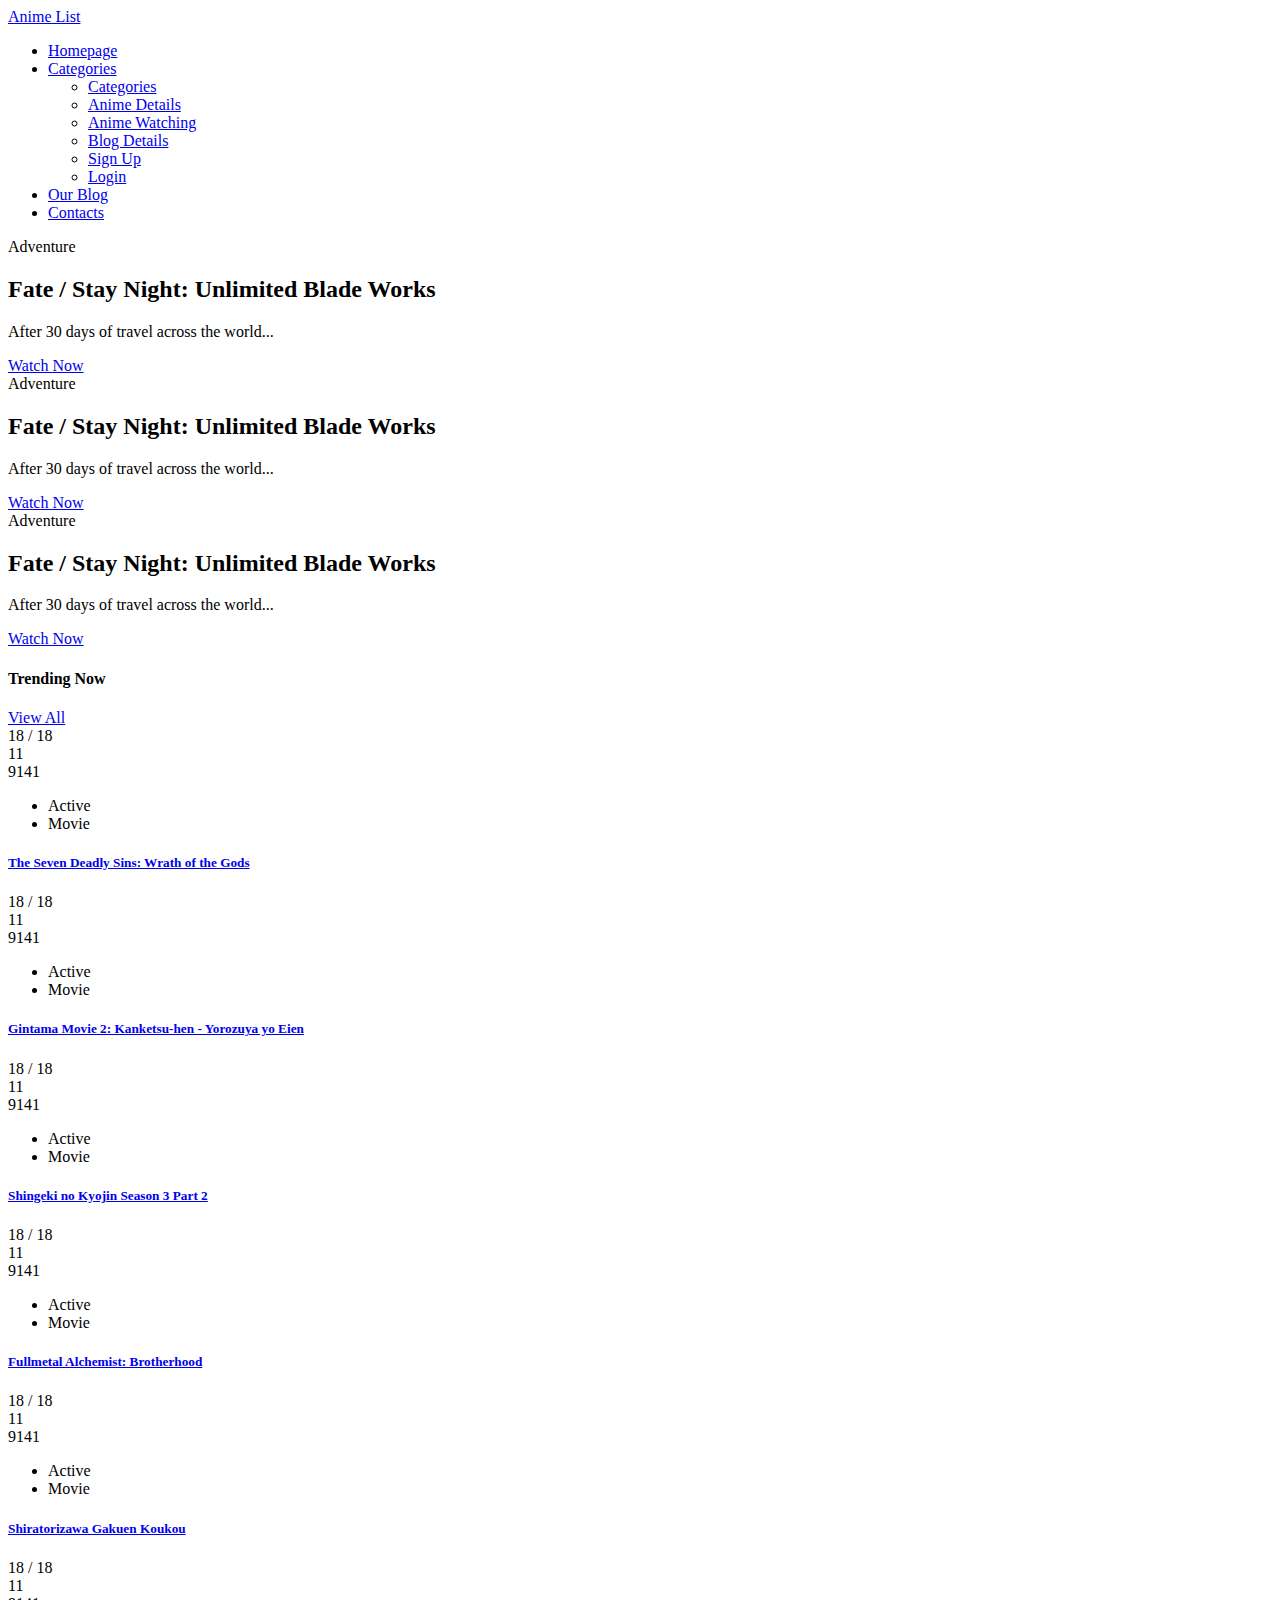
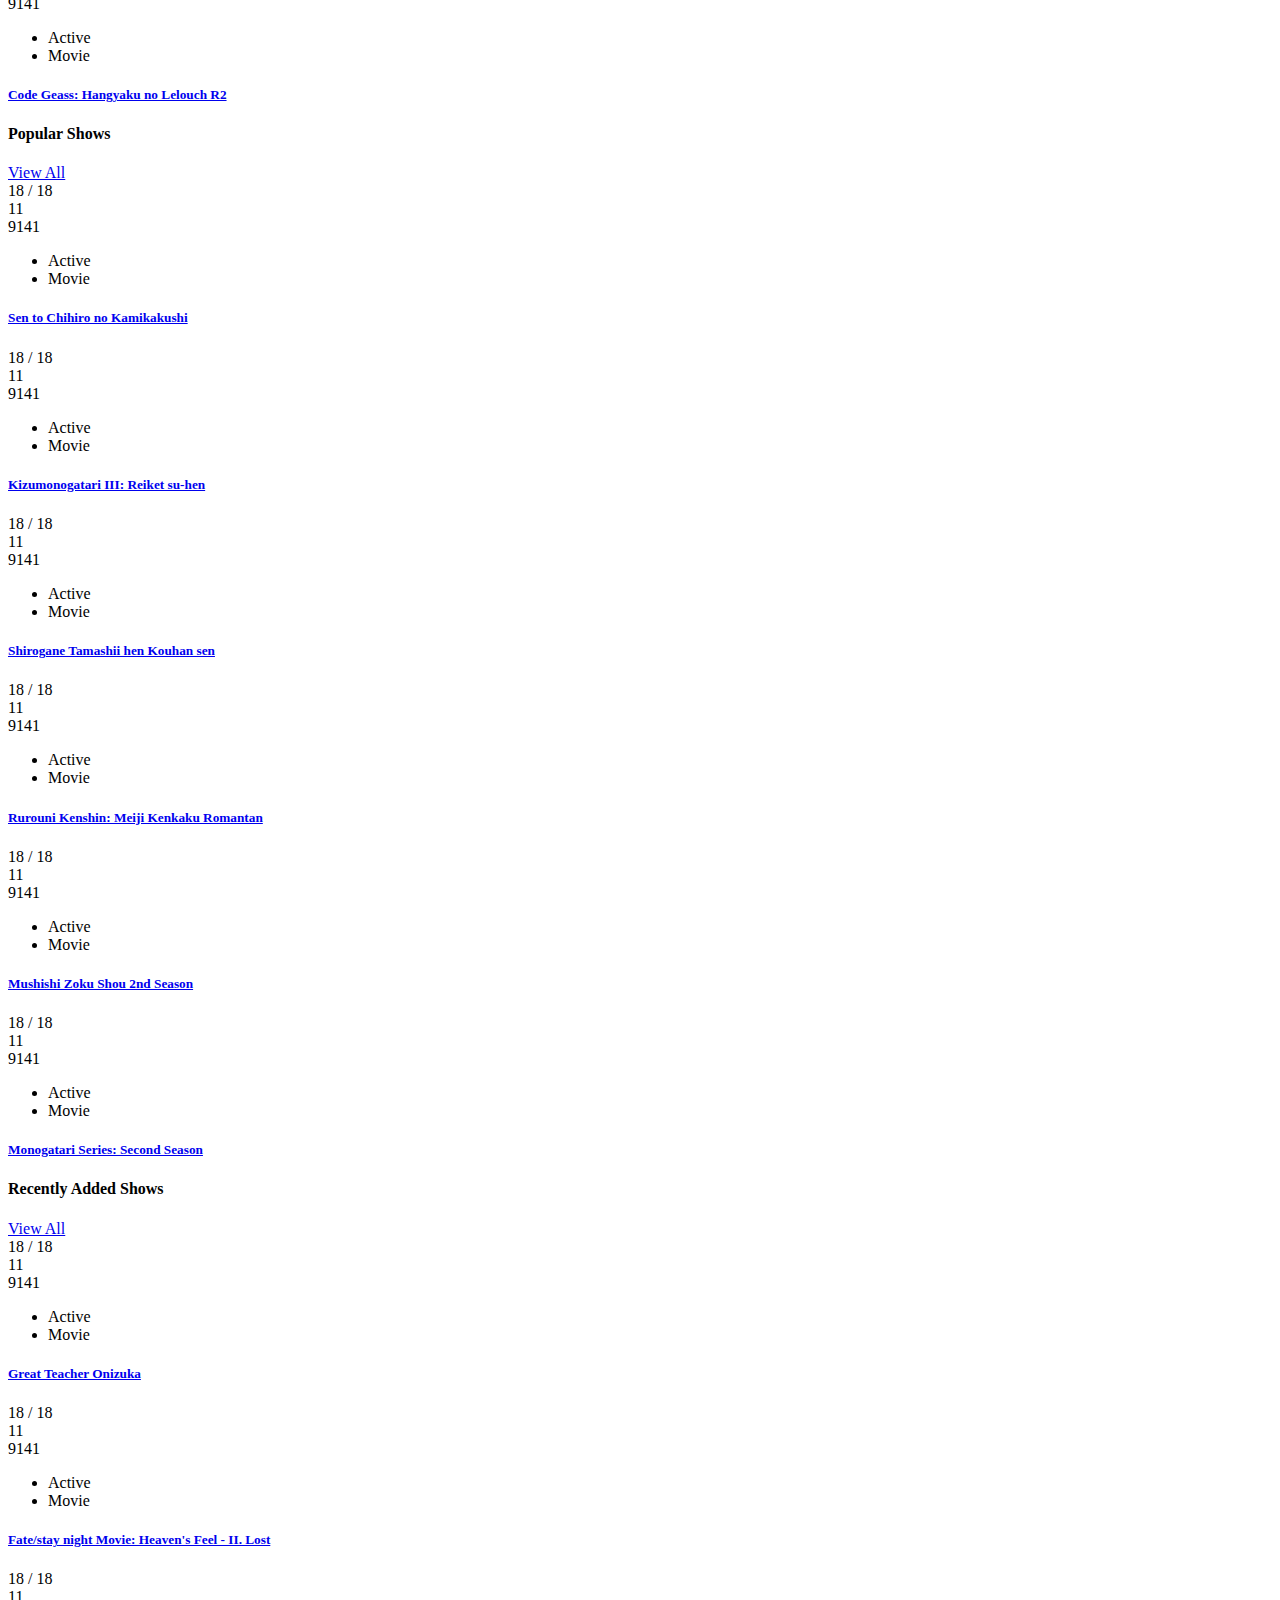
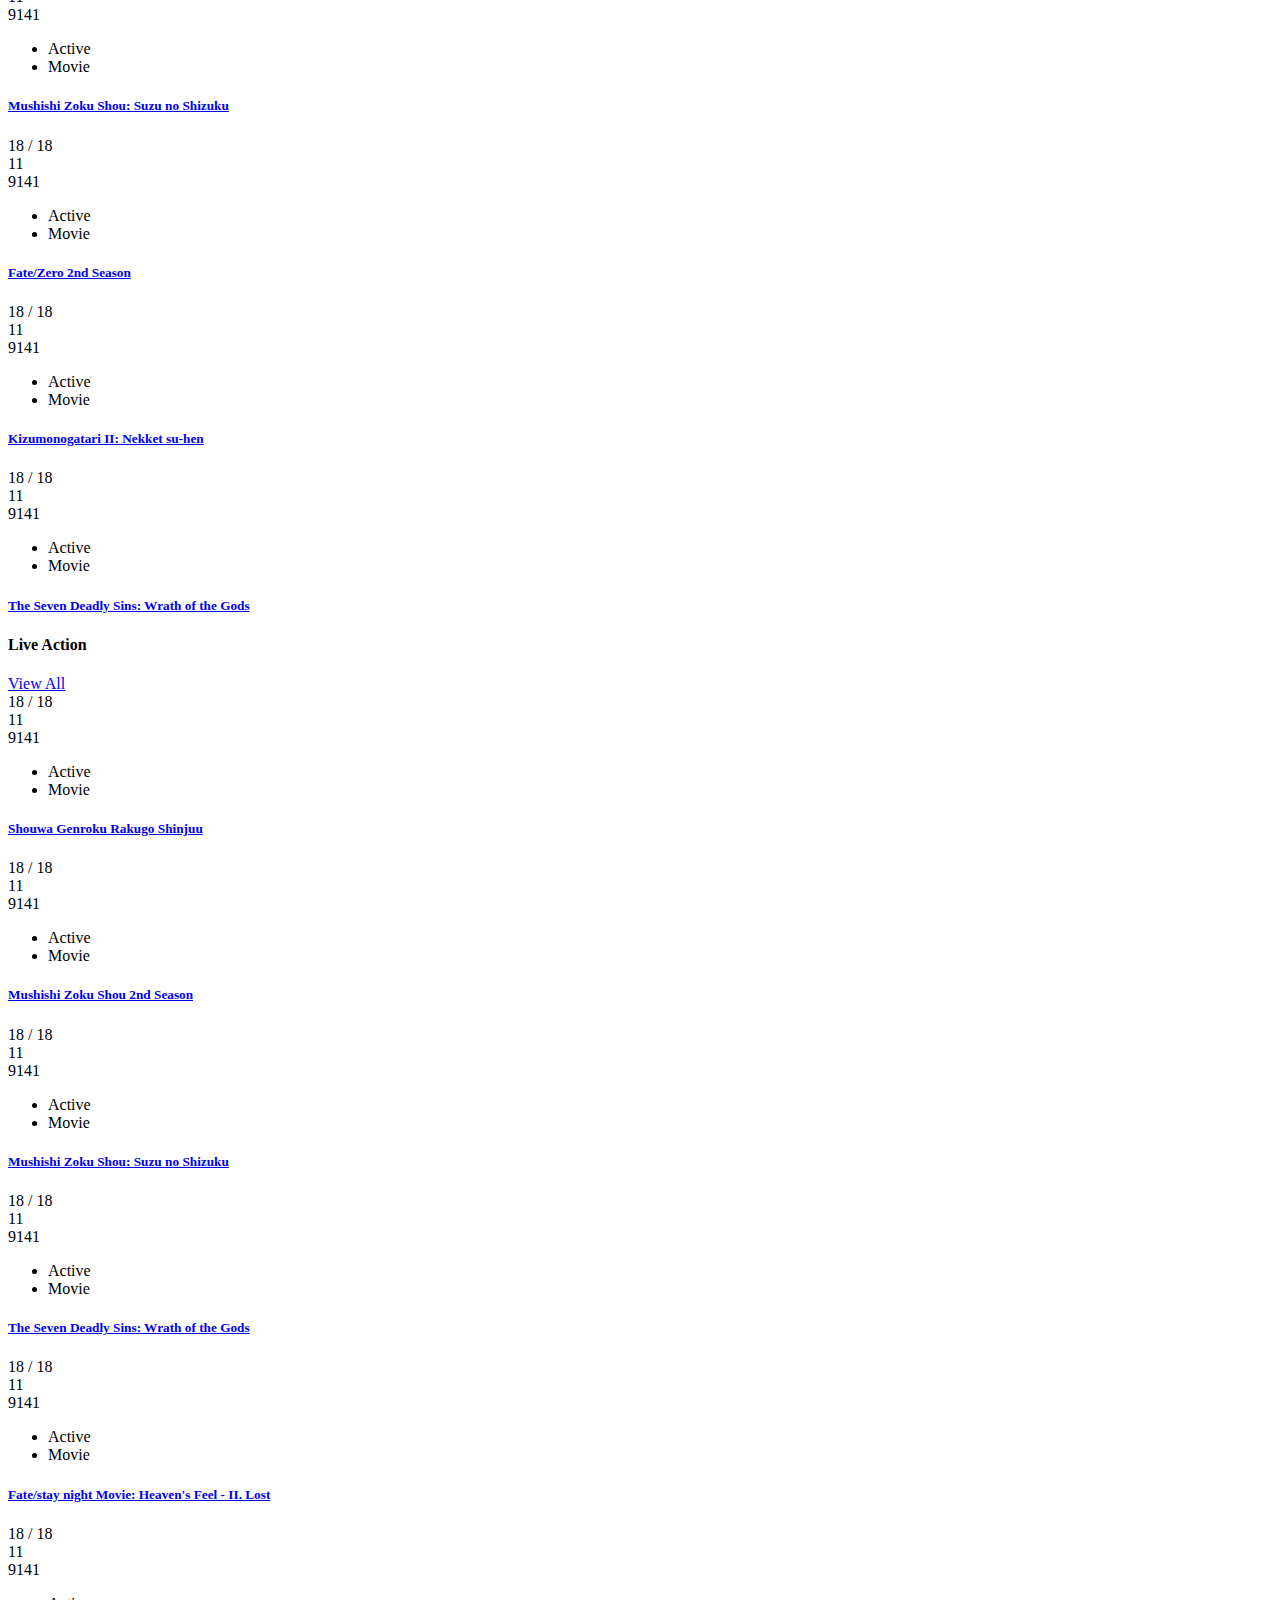
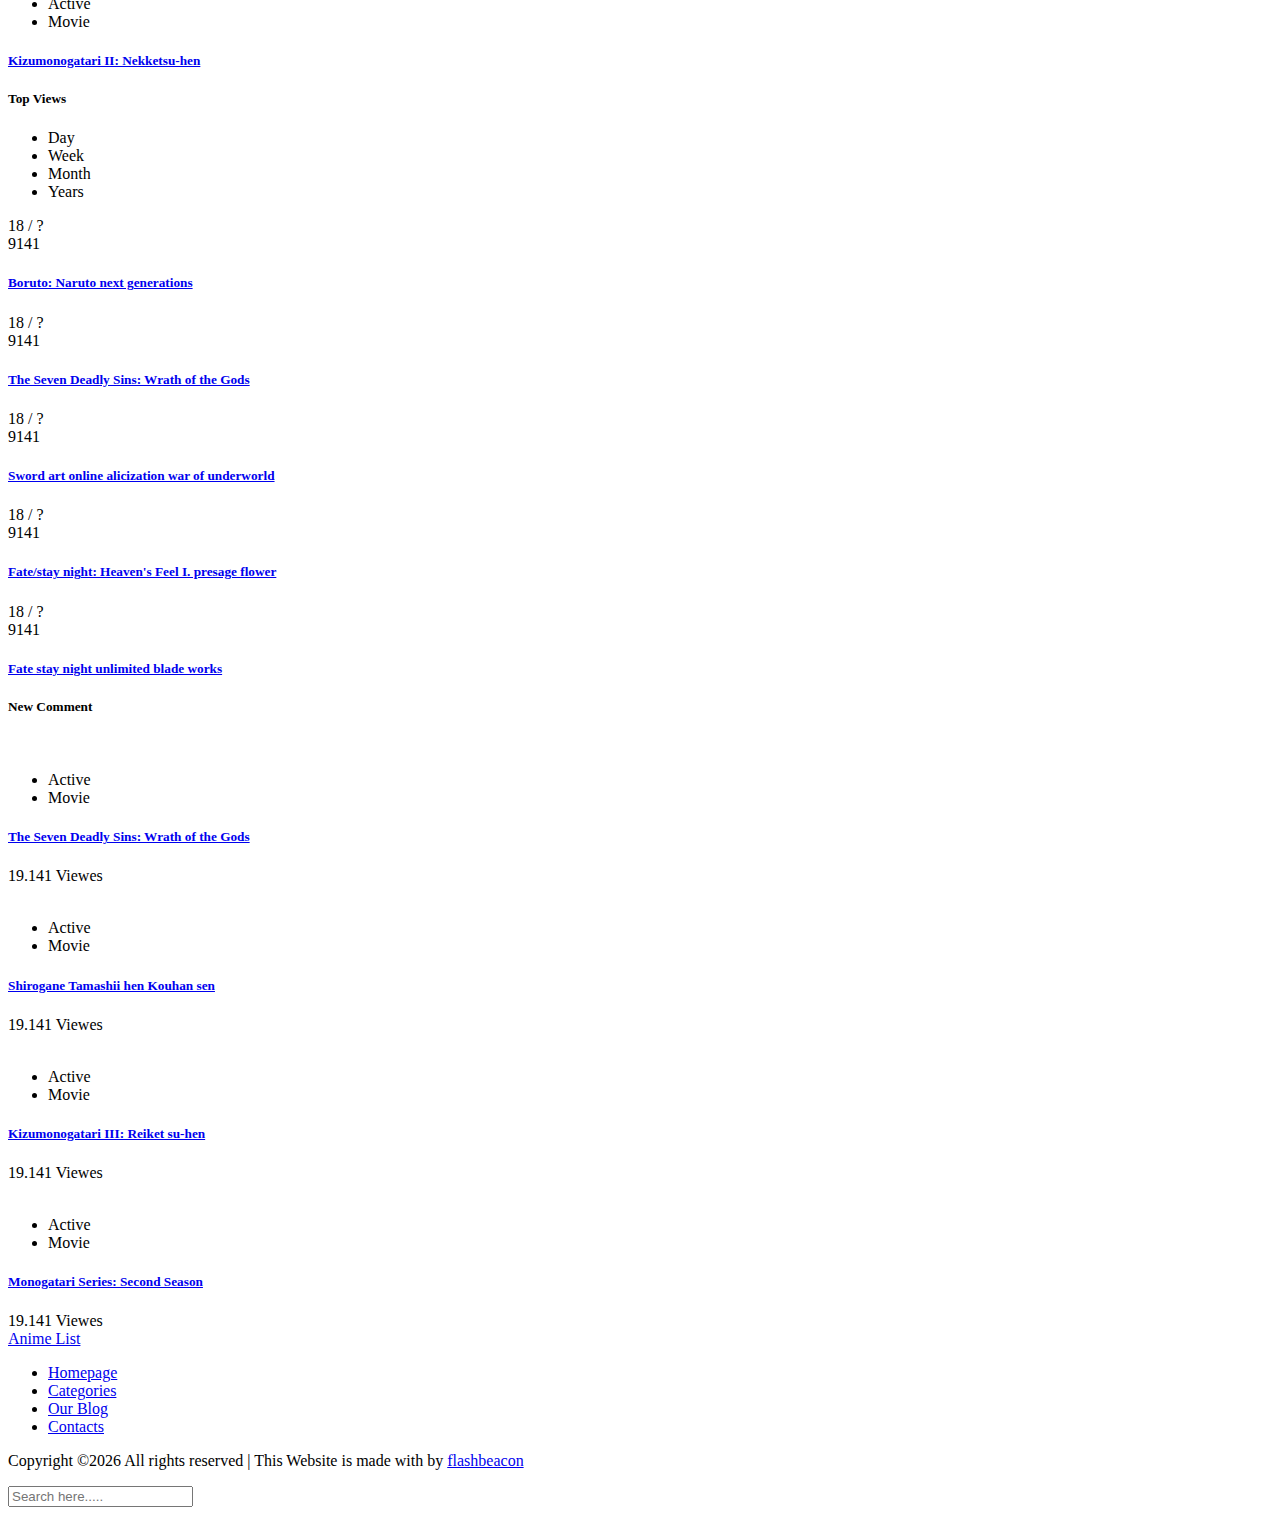
==== index.html @ 390ac114 "uploaded" ====
<!DOCTYPE html>
<html lang="zxx">

<head>
    <meta charset="UTF-8">
    <meta name="description" content="Anime Website">
    <meta name="keywords" content="Anime, unica, creative, html">
    <meta name="viewport" content="width=device-width, initial-scale=1.0">
    <meta http-equiv="X-UA-Compatible" content="ie=edge">
    <title>Animelist.com</title>

    <!-- Google Font -->
    <link href="https://fonts.googleapis.com/css2?family=Oswald:wght@300;400;500;600;700&display=swap" rel="stylesheet">
    <link href="https://fonts.googleapis.com/css2?family=Mulish:wght@300;400;500;600;700;800;900&display=swap"
    rel="stylesheet">

    <!-- Css Styles -->
    <link rel="stylesheet" href="css/bootstrap.min.css" type="text/css">
    <link rel="stylesheet" href="css/font-awesome.min.css" type="text/css">
    <link rel="stylesheet" href="css/elegant-icons.css" type="text/css">
    <link rel="stylesheet" href="css/plyr.css" type="text/css">
    <link rel="stylesheet" href="css/nice-select.css" type="text/css">
    <link rel="stylesheet" href="css/owl.carousel.min.css" type="text/css">
    <link rel="stylesheet" href="css/slicknav.min.css" type="text/css">
    <link rel="stylesheet" href="css/style.css" type="text/css">
</head>

<body>
    <!-- Page Preloder -->
    <div id="preloder">
        <div class="loader"></div>
    </div>

    <!-- Header Section Begin -->
    <header class="header">
        <div class="container">
            <div class="row">
                <div class="col-lg-2">
                    <div class="header__logo">
                        <a href="./index.html">
                            <span>Anime List</span>
                        </a>
                    </div>
                </div>
                <div class="col-lg-8">
                    <div class="header__nav">
                        <nav class="header__menu mobile-menu">
                            <ul>
                                <li class="active"><a href="./index.html">Homepage</a></li>
                                <li><a href="./categories.html">Categories <span class="arrow_carrot-down"></span></a>
                                    <ul class="dropdown">
                                        <li><a href="./categories.html">Categories</a></li>
                                        <li><a href="./anime-details.html">Anime Details</a></li>
                                        <li><a href="./anime-watching.html">Anime Watching</a></li>
                                        <li><a href="./blog-details.html">Blog Details</a></li>
                                        <li><a href="./signup.html">Sign Up</a></li>
                                        <li><a href="./login.html">Login</a></li>
                                    </ul>
                                </li>
                                <li><a href="./blog.html">Our Blog</a></li>
                                <li><a href="#">Contacts</a></li>
                            </ul>
                        </nav>
                    </div>
                </div>
                <div class="col-lg-2">
                    <div class="header__right">
                        <a href="#" class="search-switch"><span class="icon_search"></span></a>
                        <a href="./login.html"><span class="icon_profile"></span></a>
                    </div>
                </div>
            </div>
            <div id="mobile-menu-wrap"></div>
        </div>
    </header>
    <!-- Header End -->

    <!-- Hero Section Begin -->
    <section class="hero">
        <div class="container">
            <div class="hero__slider owl-carousel">
                <div class="hero__items set-bg" data-setbg="img/hero/hero-1.jpg">
                    <div class="row">
                        <div class="col-lg-6">
                            <div class="hero__text">
                                <div class="label">Adventure</div>
                                <h2>Fate / Stay Night: Unlimited Blade Works</h2>
                                <p>After 30 days of travel across the world...</p>
                                <a href="#"><span>Watch Now</span> <i class="fa fa-angle-right"></i></a>
                            </div>
                        </div>
                    </div>
                </div>
                <div class="hero__items set-bg" data-setbg="img/recent/recent-1.jpg">
                    <div class="row">
                        <div class="col-lg-6">
                            <div class="hero__text">
                                <div class="label">Adventure</div>
                                <h2>Fate / Stay Night: Unlimited Blade Works</h2>
                                <p>After 30 days of travel across the world...</p>
                                <a href="#"><span>Watch Now</span> <i class="fa fa-angle-right"></i></a>
                            </div>
                        </div>
                    </div>
                </div>
                <div class="hero__items set-bg" data-setbg="img/recent/recent-2.jpg">
                    <div class="row">
                        <div class="col-lg-6">
                            <div class="hero__text">
                                <div class="label">Adventure</div>
                                <h2>Fate / Stay Night: Unlimited Blade Works</h2>
                                <p>After 30 days of travel across the world...</p>
                                <a href="#"><span>Watch Now</span> <i class="fa fa-angle-right"></i></a>
                            </div>
                        </div>
                    </div>
                </div>
            </div>
        </div>
    </section>
    <!-- Hero Section End -->

    <!-- Product Section Begin -->
    <section class="product spad">
        <div class="container">
            <div class="row">
                <div class="col-lg-8">
                    <div class="trending__product">
                        <div class="row">
                            <div class="col-lg-8 col-md-8 col-sm-8">
                                <div class="section-title">
                                    <h4>Trending Now</h4>
                                </div>
                            </div>
                            <div class="col-lg-4 col-md-4 col-sm-4">
                                <div class="btn__all">
                                    <a href="#" class="primary-btn">View All <span class="arrow_right"></span></a>
                                </div>
                            </div>
                        </div>
                        <div class="row">
                            <div class="col-lg-4 col-md-6 col-sm-6">
                                <div class="product__item">
                                    <div class="product__item__pic set-bg" data-setbg="img/trending/trend-1.jpg">
                                        <div class="ep">18 / 18</div>
                                        <div class="comment"><i class="fa fa-comments"></i> 11</div>
                                        <div class="view"><i class="fa fa-eye"></i> 9141</div>
                                    </div>
                                    <div class="product__item__text">
                                        <ul>
                                            <li>Active</li>
                                            <li>Movie</li>
                                        </ul>
                                        <h5><a href="#">The Seven Deadly Sins: Wrath of the Gods</a></h5>
                                    </div>
                                </div>
                            </div>
                            <div class="col-lg-4 col-md-6 col-sm-6">
                                <div class="product__item">
                                    <div class="product__item__pic set-bg" data-setbg="img/trending/trend-2.jpg">
                                        <div class="ep">18 / 18</div>
                                        <div class="comment"><i class="fa fa-comments"></i> 11</div>
                                        <div class="view"><i class="fa fa-eye"></i> 9141</div>
                                    </div>
                                    <div class="product__item__text">
                                        <ul>
                                            <li>Active</li>
                                            <li>Movie</li>
                                        </ul>
                                        <h5><a href="#">Gintama Movie 2: Kanketsu-hen - Yorozuya yo Eien</a></h5>
                                    </div>
                                </div>
                            </div>
                            <div class="col-lg-4 col-md-6 col-sm-6">
                                <div class="product__item">
                                    <div class="product__item__pic set-bg" data-setbg="img/trending/trend-3.jpg">
                                        <div class="ep">18 / 18</div>
                                        <div class="comment"><i class="fa fa-comments"></i> 11</div>
                                        <div class="view"><i class="fa fa-eye"></i> 9141</div>
                                    </div>
                                    <div class="product__item__text">
                                        <ul>
                                            <li>Active</li>
                                            <li>Movie</li>
                                        </ul>
                                        <h5><a href="#">Shingeki no Kyojin Season 3 Part 2</a></h5>
                                    </div>
                                </div>
                            </div>
                            <div class="col-lg-4 col-md-6 col-sm-6">
                                <div class="product__item">
                                    <div class="product__item__pic set-bg" data-setbg="img/trending/trend-4.jpg">
                                        <div class="ep">18 / 18</div>
                                        <div class="comment"><i class="fa fa-comments"></i> 11</div>
                                        <div class="view"><i class="fa fa-eye"></i> 9141</div>
                                    </div>
                                    <div class="product__item__text">
                                        <ul>
                                            <li>Active</li>
                                            <li>Movie</li>
                                        </ul>
                                        <h5><a href="#">Fullmetal Alchemist: Brotherhood</a></h5>
                                    </div>
                                </div>
                            </div>
                            <div class="col-lg-4 col-md-6 col-sm-6">
                                <div class="product__item">
                                    <div class="product__item__pic set-bg" data-setbg="img/trending/trend-5.jpg">
                                        <div class="ep">18 / 18</div>
                                        <div class="comment"><i class="fa fa-comments"></i> 11</div>
                                        <div class="view"><i class="fa fa-eye"></i> 9141</div>
                                    </div>
                                    <div class="product__item__text">
                                        <ul>
                                            <li>Active</li>
                                            <li>Movie</li>
                                        </ul>
                                        <h5><a href="#">Shiratorizawa Gakuen Koukou</a></h5>
                                    </div>
                                </div>
                            </div>
                            <div class="col-lg-4 col-md-6 col-sm-6">
                                <div class="product__item">
                                    <div class="product__item__pic set-bg" data-setbg="img/trending/trend-6.jpg">
                                        <div class="ep">18 / 18</div>
                                        <div class="comment"><i class="fa fa-comments"></i> 11</div>
                                        <div class="view"><i class="fa fa-eye"></i> 9141</div>
                                    </div>
                                    <div class="product__item__text">
                                        <ul>
                                            <li>Active</li>
                                            <li>Movie</li>
                                        </ul>
                                        <h5><a href="#">Code Geass: Hangyaku no Lelouch R2</a></h5>
                                    </div>
                                </div>
                            </div>
                        </div>
                    </div>
                    <div class="popular__product">
                        <div class="row">
                            <div class="col-lg-8 col-md-8 col-sm-8">
                                <div class="section-title">
                                    <h4>Popular Shows</h4>
                                </div>
                            </div>
                            <div class="col-lg-4 col-md-4 col-sm-4">
                                <div class="btn__all">
                                    <a href="#" class="primary-btn">View All <span class="arrow_right"></span></a>
                                </div>
                            </div>
                        </div>
                        <div class="row">
                            <div class="col-lg-4 col-md-6 col-sm-6">
                                <div class="product__item">
                                    <div class="product__item__pic set-bg" data-setbg="img/popular/popular-1.jpg">
                                        <div class="ep">18 / 18</div>
                                        <div class="comment"><i class="fa fa-comments"></i> 11</div>
                                        <div class="view"><i class="fa fa-eye"></i> 9141</div>
                                    </div>
                                    <div class="product__item__text">
                                        <ul>
                                            <li>Active</li>
                                            <li>Movie</li>
                                        </ul>
                                        <h5><a href="#">Sen to Chihiro no Kamikakushi</a></h5>
                                    </div>
                                </div>
                            </div>
                            <div class="col-lg-4 col-md-6 col-sm-6">
                                <div class="product__item">
                                    <div class="product__item__pic set-bg" data-setbg="img/popular/popular-2.jpg">
                                        <div class="ep">18 / 18</div>
                                        <div class="comment"><i class="fa fa-comments"></i> 11</div>
                                        <div class="view"><i class="fa fa-eye"></i> 9141</div>
                                    </div>
                                    <div class="product__item__text">
                                        <ul>
                                            <li>Active</li>
                                            <li>Movie</li>
                                        </ul>
                                        <h5><a href="#">Kizumonogatari III: Reiket su-hen</a></h5>
                                    </div>
                                </div>
                            </div>
                            <div class="col-lg-4 col-md-6 col-sm-6">
                                <div class="product__item">
                                    <div class="product__item__pic set-bg" data-setbg="img/popular/popular-3.jpg">
                                        <div class="ep">18 / 18</div>
                                        <div class="comment"><i class="fa fa-comments"></i> 11</div>
                                        <div class="view"><i class="fa fa-eye"></i> 9141</div>
                                    </div>
                                    <div class="product__item__text">
                                        <ul>
                                            <li>Active</li>
                                            <li>Movie</li>
                                        </ul>
                                        <h5><a href="#">Shirogane Tamashii hen Kouhan sen</a></h5>
                                    </div>
                                </div>
                            </div>
                            <div class="col-lg-4 col-md-6 col-sm-6">
                                <div class="product__item">
                                    <div class="product__item__pic set-bg" data-setbg="img/popular/popular-4.jpg">
                                        <div class="ep">18 / 18</div>
                                        <div class="comment"><i class="fa fa-comments"></i> 11</div>
                                        <div class="view"><i class="fa fa-eye"></i> 9141</div>
                                    </div>
                                    <div class="product__item__text">
                                        <ul>
                                            <li>Active</li>
                                            <li>Movie</li>
                                        </ul>
                                        <h5><a href="#">Rurouni Kenshin: Meiji Kenkaku Romantan</a></h5>
                                    </div>
                                </div>
                            </div>
                            <div class="col-lg-4 col-md-6 col-sm-6">
                                <div class="product__item">
                                    <div class="product__item__pic set-bg" data-setbg="img/popular/popular-5.jpg">
                                        <div class="ep">18 / 18</div>
                                        <div class="comment"><i class="fa fa-comments"></i> 11</div>
                                        <div class="view"><i class="fa fa-eye"></i> 9141</div>
                                    </div>
                                    <div class="product__item__text">
                                        <ul>
                                            <li>Active</li>
                                            <li>Movie</li>
                                        </ul>
                                        <h5><a href="#">Mushishi Zoku Shou 2nd Season</a></h5>
                                    </div>
                                </div>
                            </div>
                            <div class="col-lg-4 col-md-6 col-sm-6">
                                <div class="product__item">
                                    <div class="product__item__pic set-bg" data-setbg="img/popular/popular-6.jpg">
                                        <div class="ep">18 / 18</div>
                                        <div class="comment"><i class="fa fa-comments"></i> 11</div>
                                        <div class="view"><i class="fa fa-eye"></i> 9141</div>
                                    </div>
                                    <div class="product__item__text">
                                        <ul>
                                            <li>Active</li>
                                            <li>Movie</li>
                                        </ul>
                                        <h5><a href="#">Monogatari Series: Second Season</a></h5>
                                    </div>
                                </div>
                            </div>
                        </div>
                    </div>
                    <div class="recent__product">
                        <div class="row">
                            <div class="col-lg-8 col-md-8 col-sm-8">
                                <div class="section-title">
                                    <h4>Recently Added Shows</h4>
                                </div>
                            </div>
                            <div class="col-lg-4 col-md-4 col-sm-4">
                                <div class="btn__all">
                                    <a href="#" class="primary-btn">View All <span class="arrow_right"></span></a>
                                </div>
                            </div>
                        </div>
                        <div class="row">
                            <div class="col-lg-4 col-md-6 col-sm-6">
                                <div class="product__item">
                                    <div class="product__item__pic set-bg" data-setbg="img/recent/recent-1.jpg">
                                        <div class="ep">18 / 18</div>
                                        <div class="comment"><i class="fa fa-comments"></i> 11</div>
                                        <div class="view"><i class="fa fa-eye"></i> 9141</div>
                                    </div>
                                    <div class="product__item__text">
                                        <ul>
                                            <li>Active</li>
                                            <li>Movie</li>
                                        </ul>
                                        <h5><a href="#">Great Teacher Onizuka</a></h5>
                                    </div>
                                </div>
                            </div>
                            <div class="col-lg-4 col-md-6 col-sm-6">
                                <div class="product__item">
                                    <div class="product__item__pic set-bg" data-setbg="img/recent/recent-2.jpg">
                                        <div class="ep">18 / 18</div>
                                        <div class="comment"><i class="fa fa-comments"></i> 11</div>
                                        <div class="view"><i class="fa fa-eye"></i> 9141</div>
                                    </div>
                                    <div class="product__item__text">
                                        <ul>
                                            <li>Active</li>
                                            <li>Movie</li>
                                        </ul>
                                        <h5><a href="#">Fate/stay night Movie: Heaven's Feel - II. Lost</a></h5>
                                    </div>
                                </div>
                            </div>
                            <div class="col-lg-4 col-md-6 col-sm-6">
                                <div class="product__item">
                                    <div class="product__item__pic set-bg" data-setbg="img/recent/recent-3.jpg">
                                        <div class="ep">18 / 18</div>
                                        <div class="comment"><i class="fa fa-comments"></i> 11</div>
                                        <div class="view"><i class="fa fa-eye"></i> 9141</div>
                                    </div>
                                    <div class="product__item__text">
                                        <ul>
                                            <li>Active</li>
                                            <li>Movie</li>
                                        </ul>
                                        <h5><a href="#">Mushishi Zoku Shou: Suzu no Shizuku</a></h5>
                                    </div>
                                </div>
                            </div>
                            <div class="col-lg-4 col-md-6 col-sm-6">
                                <div class="product__item">
                                    <div class="product__item__pic set-bg" data-setbg="img/recent/recent-4.jpg">
                                        <div class="ep">18 / 18</div>
                                        <div class="comment"><i class="fa fa-comments"></i> 11</div>
                                        <div class="view"><i class="fa fa-eye"></i> 9141</div>
                                    </div>
                                    <div class="product__item__text">
                                        <ul>
                                            <li>Active</li>
                                            <li>Movie</li>
                                        </ul>
                                        <h5><a href="#">Fate/Zero 2nd Season</a></h5>
                                    </div>
                                </div>
                            </div>
                            <div class="col-lg-4 col-md-6 col-sm-6">
                                <div class="product__item">
                                    <div class="product__item__pic set-bg" data-setbg="img/recent/recent-5.jpg">
                                        <div class="ep">18 / 18</div>
                                        <div class="comment"><i class="fa fa-comments"></i> 11</div>
                                        <div class="view"><i class="fa fa-eye"></i> 9141</div>
                                    </div>
                                    <div class="product__item__text">
                                        <ul>
                                            <li>Active</li>
                                            <li>Movie</li>
                                        </ul>
                                        <h5><a href="#">Kizumonogatari II: Nekket su-hen</a></h5>
                                    </div>
                                </div>
                            </div>
                            <div class="col-lg-4 col-md-6 col-sm-6">
                                <div class="product__item">
                                    <div class="product__item__pic set-bg" data-setbg="img/recent/recent-6.jpg">
                                        <div class="ep">18 / 18</div>
                                        <div class="comment"><i class="fa fa-comments"></i> 11</div>
                                        <div class="view"><i class="fa fa-eye"></i> 9141</div>
                                    </div>
                                    <div class="product__item__text">
                                        <ul>
                                            <li>Active</li>
                                            <li>Movie</li>
                                        </ul>
                                        <h5><a href="#">The Seven Deadly Sins: Wrath of the Gods</a></h5>
                                    </div>
                                </div>
                            </div>
                        </div>
                    </div>
                    <div class="live__product">
                        <div class="row">
                            <div class="col-lg-8 col-md-8 col-sm-8">
                                <div class="section-title">
                                    <h4>Live Action</h4>
                                </div>
                            </div>
                            <div class="col-lg-4 col-md-4 col-sm-4">
                                <div class="btn__all">
                                    <a href="#" class="primary-btn">View All <span class="arrow_right"></span></a>
                                </div>
                            </div>
                        </div>
                        <div class="row">
                            <div class="col-lg-4 col-md-6 col-sm-6">
                                <div class="product__item">
                                    <div class="product__item__pic set-bg" data-setbg="img/live/live-1.jpg">
                                        <div class="ep">18 / 18</div>
                                        <div class="comment"><i class="fa fa-comments"></i> 11</div>
                                        <div class="view"><i class="fa fa-eye"></i> 9141</div>
                                    </div>
                                    <div class="product__item__text">
                                        <ul>
                                            <li>Active</li>
                                            <li>Movie</li>
                                        </ul>
                                        <h5><a href="#">Shouwa Genroku Rakugo Shinjuu</a></h5>
                                    </div>
                                </div>
                            </div>
                            <div class="col-lg-4 col-md-6 col-sm-6">
                                <div class="product__item">
                                    <div class="product__item__pic set-bg" data-setbg="img/live/live-2.jpg">
                                        <div class="ep">18 / 18</div>
                                        <div class="comment"><i class="fa fa-comments"></i> 11</div>
                                        <div class="view"><i class="fa fa-eye"></i> 9141</div>
                                    </div>
                                    <div class="product__item__text">
                                        <ul>
                                            <li>Active</li>
                                            <li>Movie</li>
                                        </ul>
                                        <h5><a href="#">Mushishi Zoku Shou 2nd Season</a></h5>
                                    </div>
                                </div>
                            </div>
                            <div class="col-lg-4 col-md-6 col-sm-6">
                                <div class="product__item">
                                    <div class="product__item__pic set-bg" data-setbg="img/live/live-3.jpg">
                                        <div class="ep">18 / 18</div>
                                        <div class="comment"><i class="fa fa-comments"></i> 11</div>
                                        <div class="view"><i class="fa fa-eye"></i> 9141</div>
                                    </div>
                                    <div class="product__item__text">
                                        <ul>
                                            <li>Active</li>
                                            <li>Movie</li>
                                        </ul>
                                        <h5><a href="#">Mushishi Zoku Shou: Suzu no Shizuku</a></h5>
                                    </div>
                                </div>
                            </div>
                            <div class="col-lg-4 col-md-6 col-sm-6">
                                <div class="product__item">
                                    <div class="product__item__pic set-bg" data-setbg="img/live/live-4.jpg">
                                        <div class="ep">18 / 18</div>
                                        <div class="comment"><i class="fa fa-comments"></i> 11</div>
                                        <div class="view"><i class="fa fa-eye"></i> 9141</div>
                                    </div>
                                    <div class="product__item__text">
                                        <ul>
                                            <li>Active</li>
                                            <li>Movie</li>
                                        </ul>
                                        <h5><a href="#">The Seven Deadly Sins: Wrath of the Gods</a></h5>
                                    </div>
                                </div>
                            </div>
                            <div class="col-lg-4 col-md-6 col-sm-6">
                                <div class="product__item">
                                    <div class="product__item__pic set-bg" data-setbg="img/live/live-5.jpg">
                                        <div class="ep">18 / 18</div>
                                        <div class="comment"><i class="fa fa-comments"></i> 11</div>
                                        <div class="view"><i class="fa fa-eye"></i> 9141</div>
                                    </div>
                                    <div class="product__item__text">
                                        <ul>
                                            <li>Active</li>
                                            <li>Movie</li>
                                        </ul>
                                        <h5><a href="#">Fate/stay night Movie: Heaven's Feel - II. Lost</a></h5>
                                    </div>
                                </div>
                            </div>
                            <div class="col-lg-4 col-md-6 col-sm-6">
                                <div class="product__item">
                                    <div class="product__item__pic set-bg" data-setbg="img/live/live-6.jpg">
                                        <div class="ep">18 / 18</div>
                                        <div class="comment"><i class="fa fa-comments"></i> 11</div>
                                        <div class="view"><i class="fa fa-eye"></i> 9141</div>
                                    </div>
                                    <div class="product__item__text">
                                        <ul>
                                            <li>Active</li>
                                            <li>Movie</li>
                                        </ul>
                                        <h5><a href="#">Kizumonogatari II: Nekketsu-hen</a></h5>
                                    </div>
                                </div>
                            </div>
                        </div>
                    </div>
                </div>
                <div class="col-lg-4 col-md-6 col-sm-8">
                    <div class="product__sidebar">
                        <div class="product__sidebar__view">
                            <div class="section-title">
                                <h5>Top Views</h5>
                            </div>
                            <ul class="filter__controls">
                                <li class="active" data-filter="*">Day</li>
                                <li data-filter=".week">Week</li>
                                <li data-filter=".month">Month</li>
                                <li data-filter=".years">Years</li>
                            </ul>
                            <div class="filter__gallery">
                                <div class="product__sidebar__view__item set-bg mix day years"
                                data-setbg="img/sidebar/tv-1.jpg">
                                <div class="ep">18 / ?</div>
                                <div class="view"><i class="fa fa-eye"></i> 9141</div>
                                <h5><a href="#">Boruto: Naruto next generations</a></h5>
                            </div>
                            <div class="product__sidebar__view__item set-bg mix month week"
                            data-setbg="img/sidebar/tv-2.jpg">
                            <div class="ep">18 / ?</div>
                            <div class="view"><i class="fa fa-eye"></i> 9141</div>
                            <h5><a href="#">The Seven Deadly Sins: Wrath of the Gods</a></h5>
                        </div>
                        <div class="product__sidebar__view__item set-bg mix week years"
                        data-setbg="img/sidebar/tv-3.jpg">
                        <div class="ep">18 / ?</div>
                        <div class="view"><i class="fa fa-eye"></i> 9141</div>
                        <h5><a href="#">Sword art online alicization war of underworld</a></h5>
                    </div>
                    <div class="product__sidebar__view__item set-bg mix years month"
                    data-setbg="img/sidebar/tv-4.jpg">
                    <div class="ep">18 / ?</div>
                    <div class="view"><i class="fa fa-eye"></i> 9141</div>
                    <h5><a href="#">Fate/stay night: Heaven's Feel I. presage flower</a></h5>
                </div>
                <div class="product__sidebar__view__item set-bg mix day"
                data-setbg="img/sidebar/tv-5.jpg">
                <div class="ep">18 / ?</div>
                <div class="view"><i class="fa fa-eye"></i> 9141</div>
                <h5><a href="#">Fate stay night unlimited blade works</a></h5>
            </div>
        </div>
    </div>
    <div class="product__sidebar__comment">
        <div class="section-title">
            <h5>New Comment</h5>
        </div>
        <div class="product__sidebar__comment__item">
            <div class="product__sidebar__comment__item__pic">
                <img src="img/sidebar/comment-1.jpg" alt="">
            </div>
            <div class="product__sidebar__comment__item__text">
                <ul>
                    <li>Active</li>
                    <li>Movie</li>
                </ul>
                <h5><a href="#">The Seven Deadly Sins: Wrath of the Gods</a></h5>
                <span><i class="fa fa-eye"></i> 19.141 Viewes</span>
            </div>
        </div>
        <div class="product__sidebar__comment__item">
            <div class="product__sidebar__comment__item__pic">
                <img src="img/sidebar/comment-2.jpg" alt="">
            </div>
            <div class="product__sidebar__comment__item__text">
                <ul>
                    <li>Active</li>
                    <li>Movie</li>
                </ul>
                <h5><a href="#">Shirogane Tamashii hen Kouhan sen</a></h5>
                <span><i class="fa fa-eye"></i> 19.141 Viewes</span>
            </div>
        </div>
        <div class="product__sidebar__comment__item">
            <div class="product__sidebar__comment__item__pic">
                <img src="img/sidebar/comment-3.jpg" alt="">
            </div>
            <div class="product__sidebar__comment__item__text">
                <ul>
                    <li>Active</li>
                    <li>Movie</li>
                </ul>
                <h5><a href="#">Kizumonogatari III: Reiket su-hen</a></h5>
                <span><i class="fa fa-eye"></i> 19.141 Viewes</span>
            </div>
        </div>
        <div class="product__sidebar__comment__item">
            <div class="product__sidebar__comment__item__pic">
                <img src="img/sidebar/comment-4.jpg" alt="">
            </div>
            <div class="product__sidebar__comment__item__text">
                <ul>
                    <li>Active</li>
                    <li>Movie</li>
                </ul>
                <h5><a href="#">Monogatari Series: Second Season</a></h5>
                <span><i class="fa fa-eye"></i> 19.141 Viewes</span>
            </div>
        </div>
    </div>
</div>
</div>
</div>
</div>
</section>
<!-- Product Section End -->

<!-- Footer Section Begin -->
<footer class="footer">
    <div class="page-up">
        <a href="#" id="scrollToTopButton"><span class="arrow_carrot-up"></span></a>
    </div>
    <div class="container">
        <div class="row">
            <div class="col-lg-3">
                <div class="footer__logo">
                    <a href="./index.html"><span>Anime List</span>
                </div>
            </div>
            <div class="col-lg-6">
                <div class="footer__nav">
                    <ul>
                        <li class="active"><a href="./index.html">Homepage</a></li>
                        <li><a href="./categories.html">Categories</a></li>
                        <li><a href="./blog.html">Our Blog</a></li>
                        <li><a href="#">Contacts</a></li>
                    </ul>
                </div>
            </div>
            <div class="col-lg-3">
                <p>
                  Copyright &copy;<script>document.write(new Date().getFullYear());</script> All rights reserved | This Website is made with <i class="fa fa-heart" aria-hidden="true"></i> by <a href="https://github.com/flashbeacon" target="_blank">flashbeacon</a>
                  </p>

              </div>
          </div>
      </div>
  </footer>
  <!-- Footer Section End -->

  <!-- Search model Begin -->
  <div class="search-model">
    <div class="h-100 d-flex align-items-center justify-content-center">
        <div class="search-close-switch"><i class="icon_close"></i></div>
        <form class="search-model-form">
            <input type="text" id="search-input" placeholder="Search here.....">
        </form>
    </div>
</div>
<!-- Search model end -->

<!-- Js Plugins -->
<script src="js/jquery-3.3.1.min.js"></script>
<script src="js/bootstrap.min.js"></script>
<script src="js/player.js"></script>
<script src="js/jquery.nice-select.min.js"></script>
<script src="js/mixitup.min.js"></script>
<script src="js/jquery.slicknav.js"></script>
<script src="js/owl.carousel.min.js"></script>
<script src="js/main.js"></script>


</body>

</html>
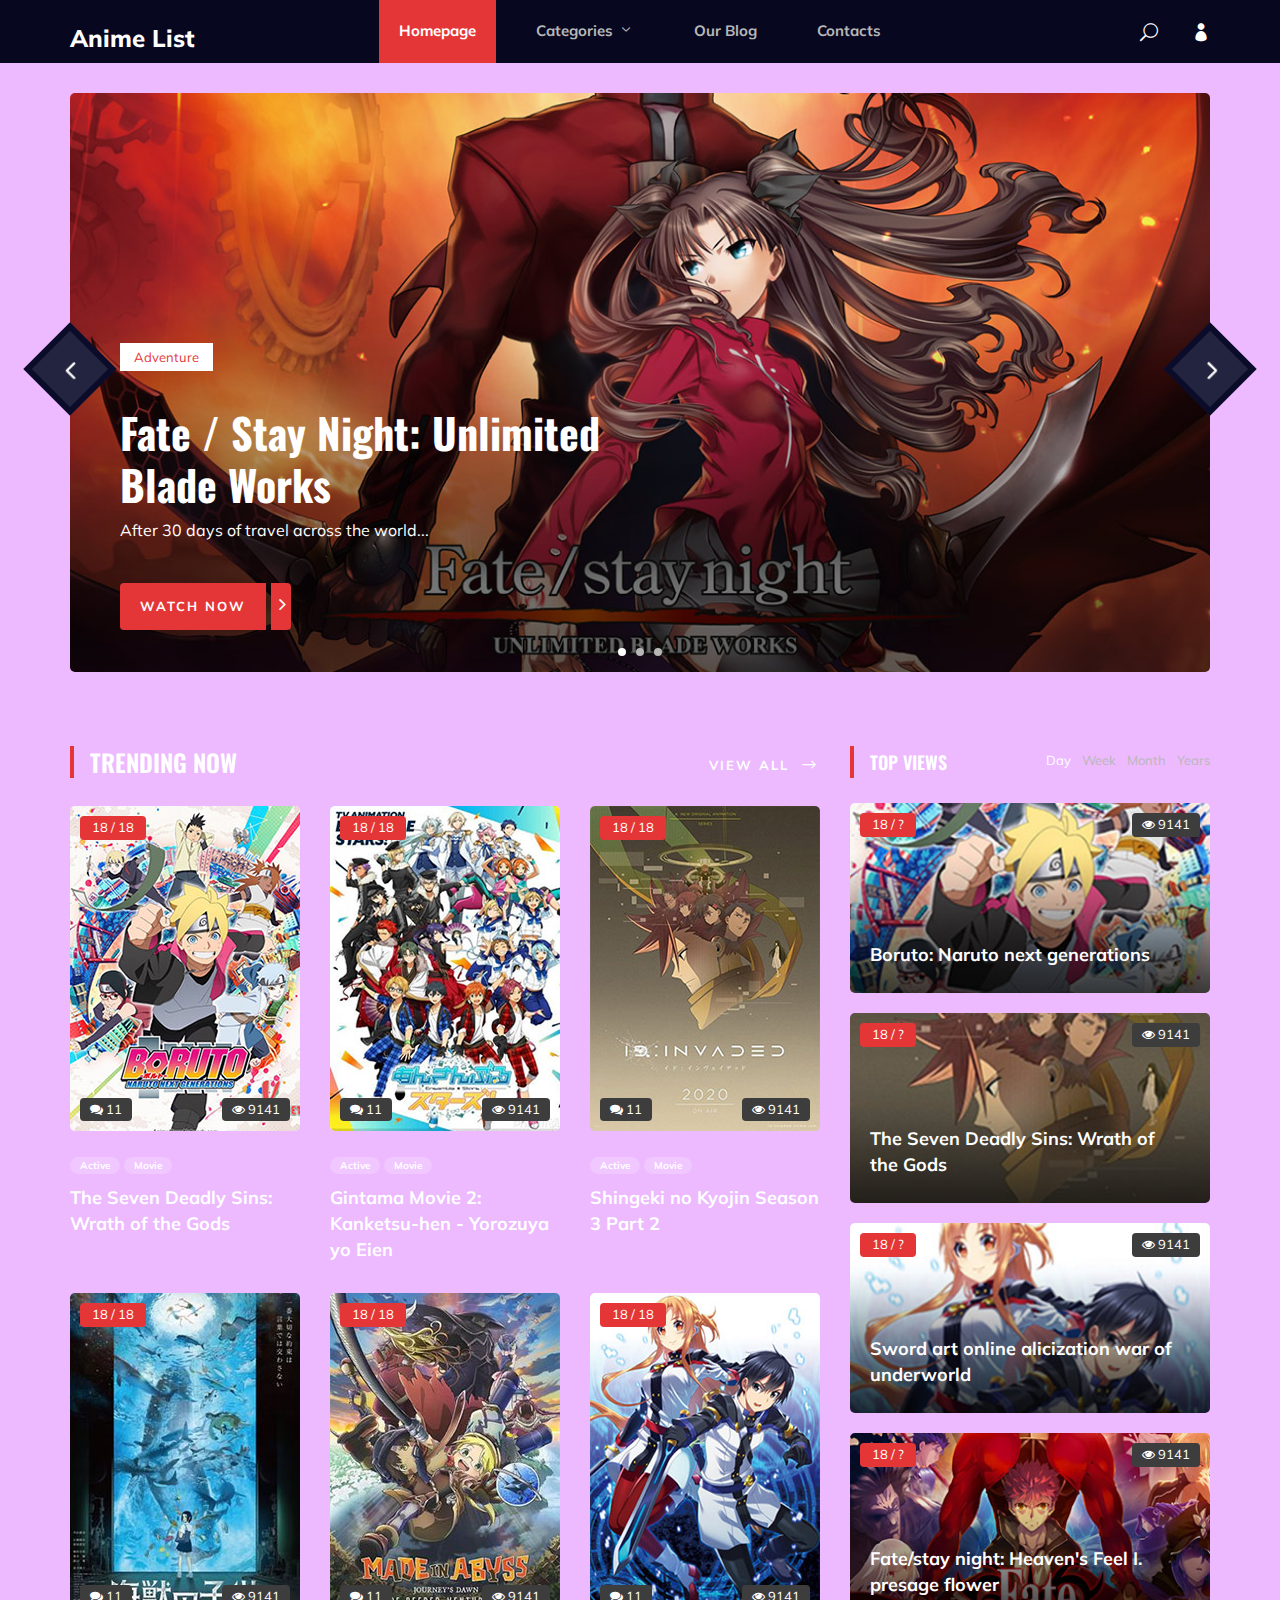
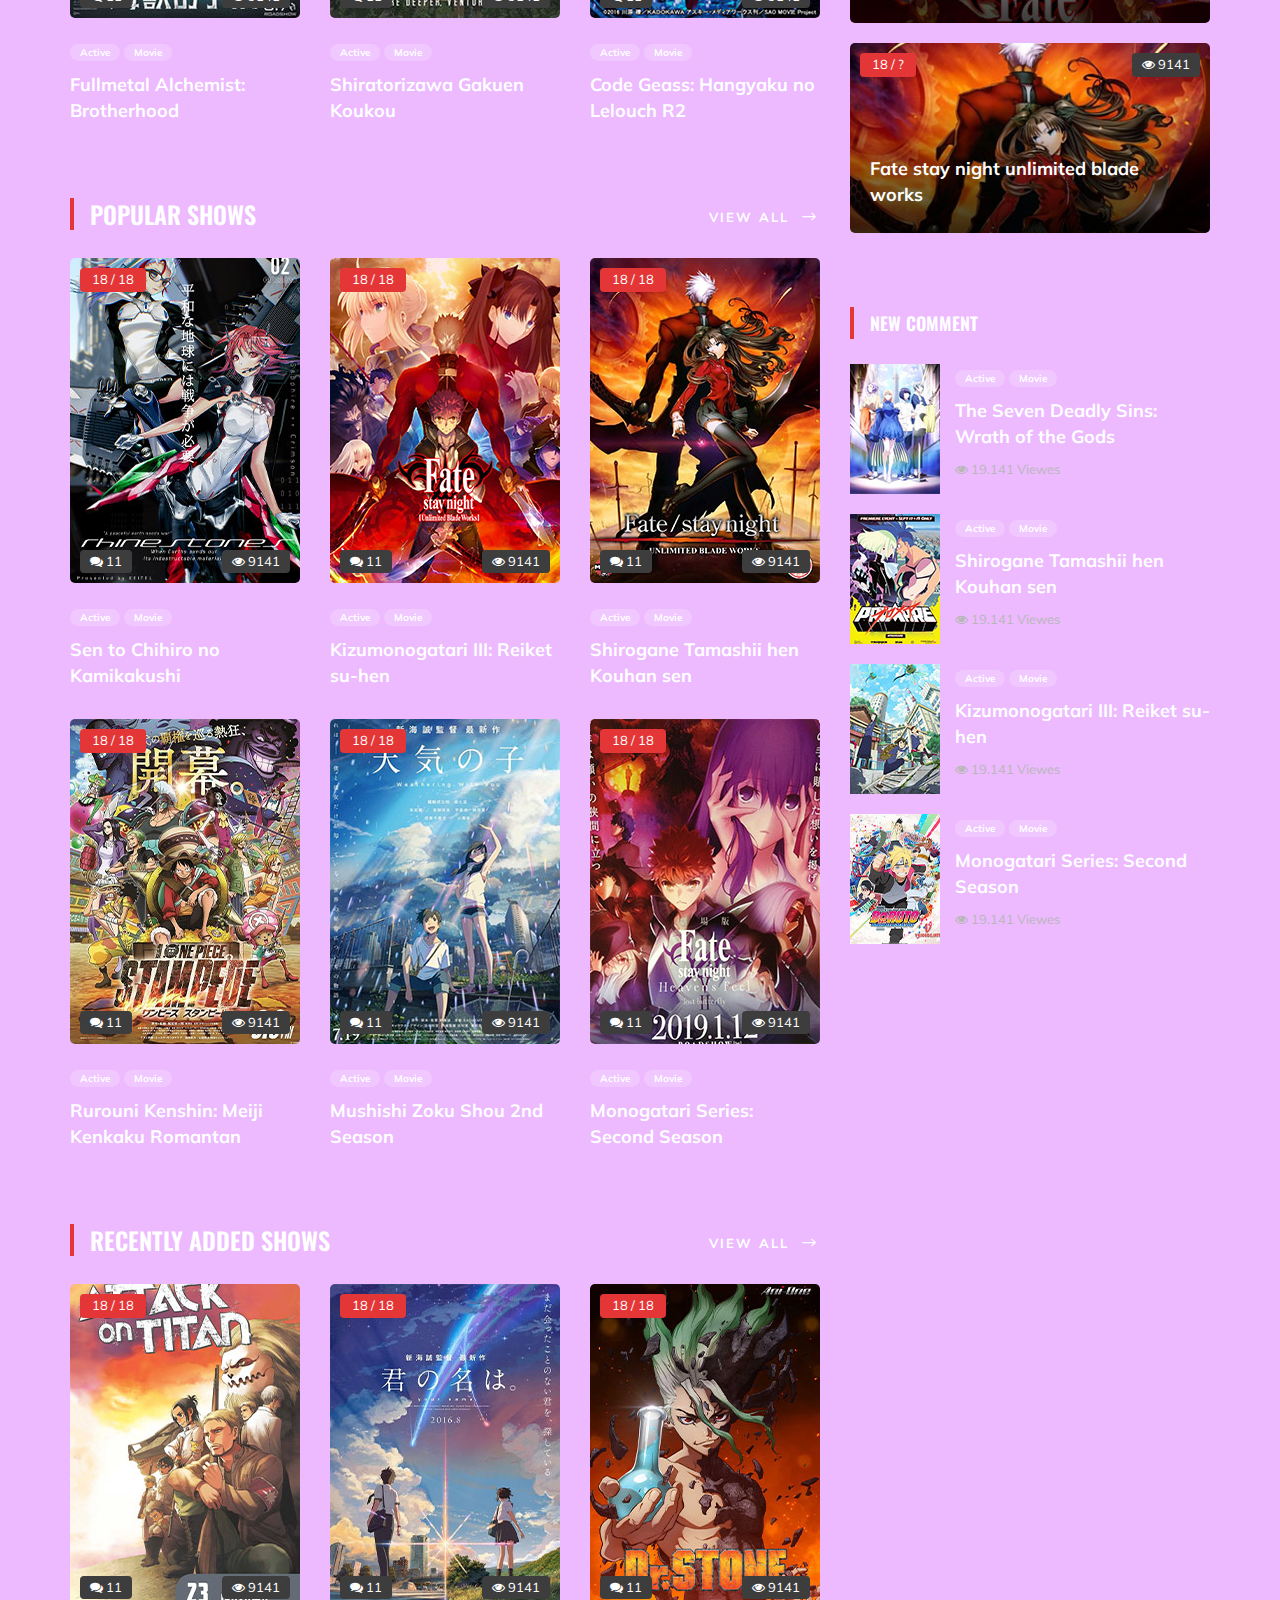
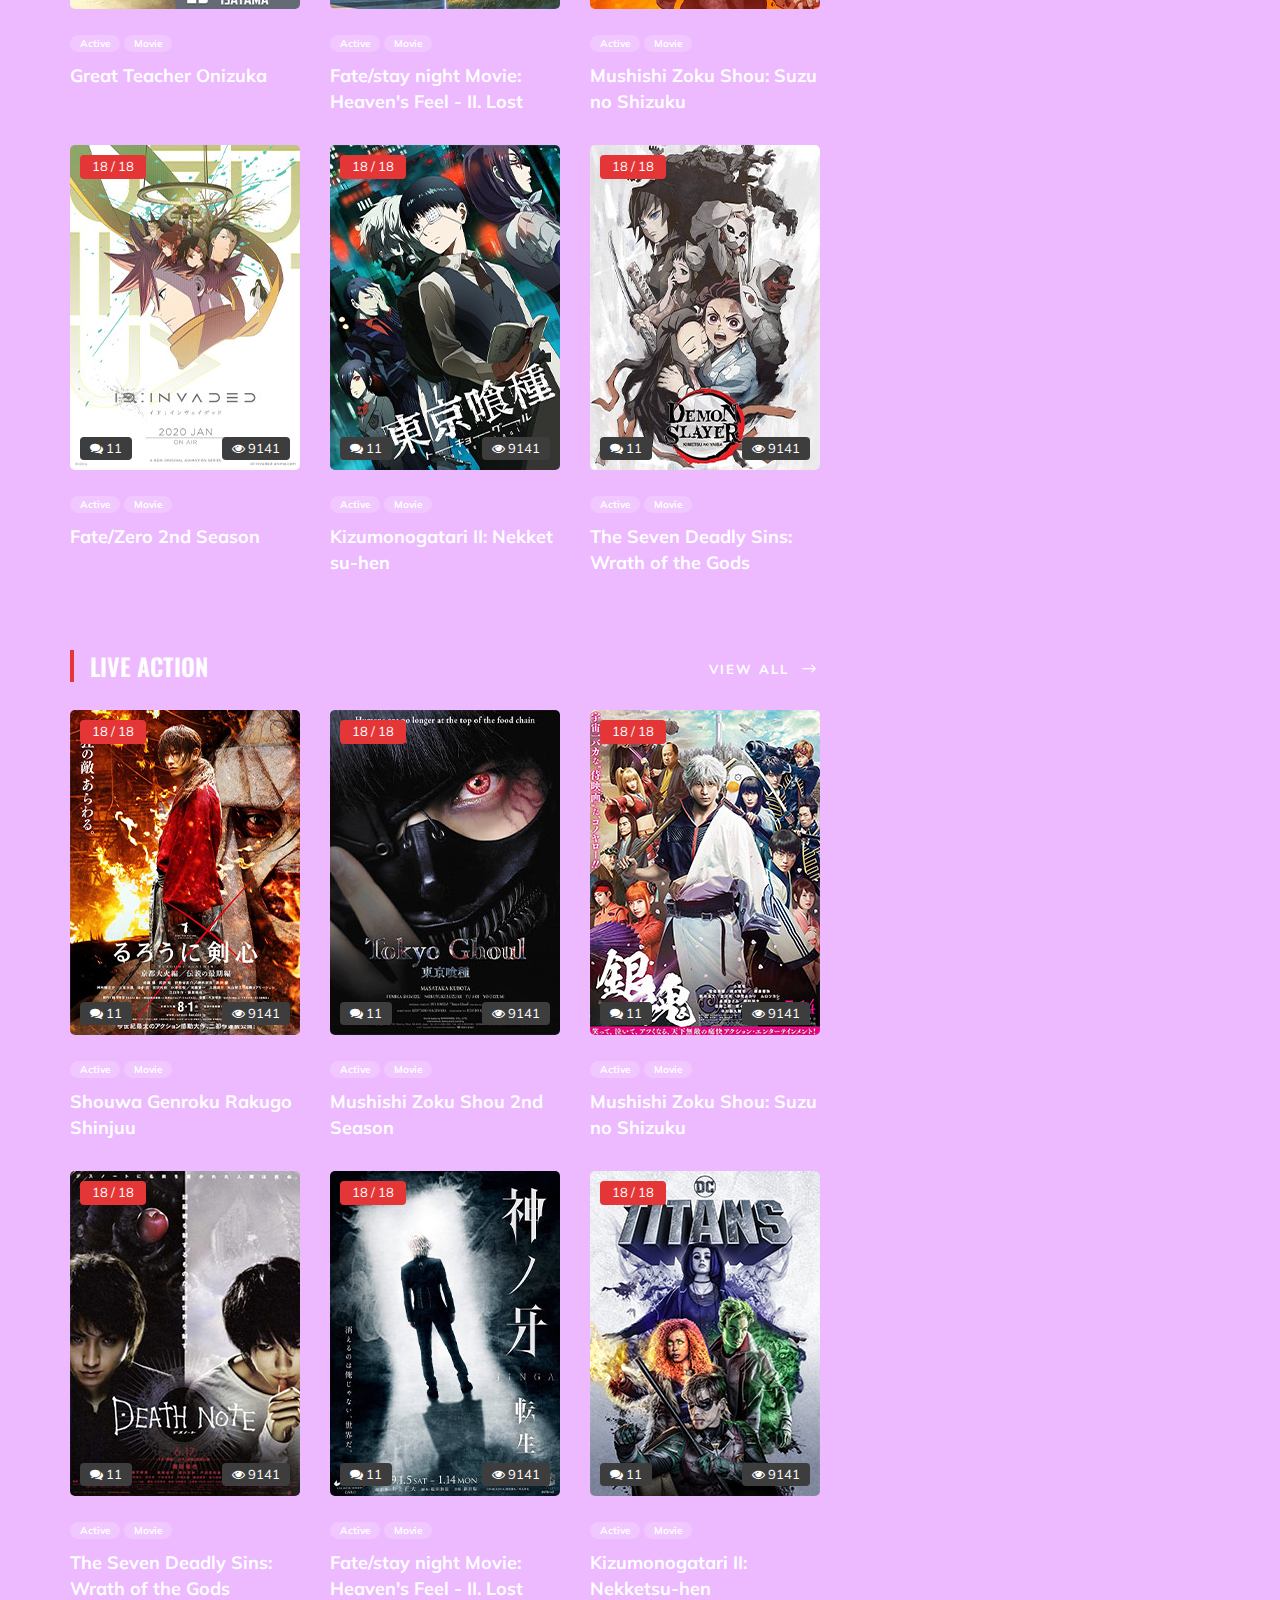
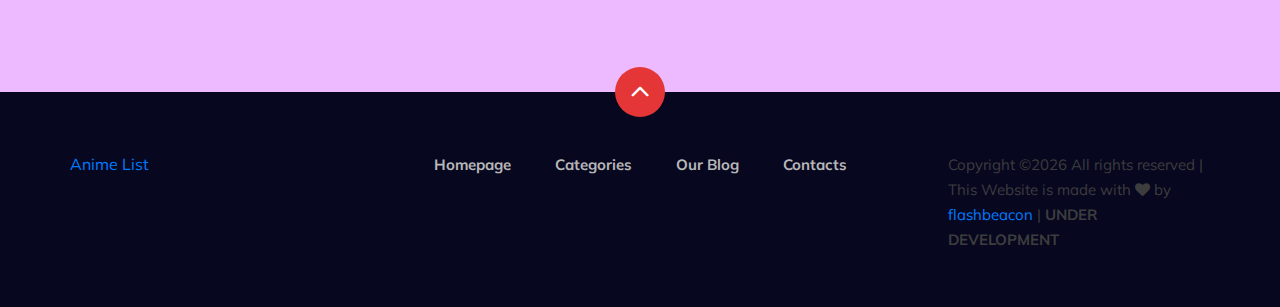
==== commit e4b65c1b: "index.html" ====
--- a/index.html
+++ b/index.html
@@ -707,7 +707,7 @@
             </div>
             <div class="col-lg-3">
                 <p>
-                  Copyright &copy;<script>document.write(new Date().getFullYear());</script> All rights reserved | This Website is made with <i class="fa fa-heart" aria-hidden="true"></i> by <a href="https://github.com/flashbeacon" target="_blank">flashbeacon</a>
+                  Copyright &copy;<script>document.write(new Date().getFullYear());</script> All rights reserved | This Website is made with <i class="fa fa-heart" aria-hidden="true"></i> by <a href="https://github.com/flashbeacon" target="_blank">flashbeacon</a> | <b>UNDER DEVELOPMENT</b>
                   </p>
 
               </div>
@@ -740,4 +740,4 @@
 
 </body>
 
-</html>+</html>
--- a/css/elegant-icons.css
+++ b/css/elegant-icons.css
@@ -0,0 +1,1159 @@
+@font-face {
+	font-family: 'ElegantIcons';
+	src:url('../fonts/ElegantIcons.eot');
+	src:url('../fonts/ElegantIcons.eot?#iefix') format('embedded-opentype'),
+		url('../fonts/ElegantIcons.woff') format('woff'),
+		url('../fonts/ElegantIcons.ttf') format('truetype'),
+		url('../fonts/ElegantIcons.svg#ElegantIcons') format('svg');
+	font-weight: normal;
+	font-style: normal;
+}
+
+/* Use the following CSS code if you want to use data attributes for inserting your icons */
+[data-icon]:before {
+	font-family: 'ElegantIcons';
+	content: attr(data-icon);
+	speak: none;
+	font-weight: normal;
+	font-variant: normal;
+	text-transform: none;
+	line-height: 1;
+	-webkit-font-smoothing: antialiased;
+	-moz-osx-font-smoothing: grayscale;
+}
+
+/* Use the following CSS code if you want to have a class per icon */
+/*
+Instead of a list of all class selectors,
+you can use the generic selector below, but it's slower:
+[class*="your-class-prefix"] {
+*/
+.arrow_up, .arrow_down, .arrow_left, .arrow_right, .arrow_left-up, .arrow_right-up, .arrow_right-down, .arrow_left-down, .arrow-up-down, .arrow_up-down_alt, .arrow_left-right_alt, .arrow_left-right, .arrow_expand_alt2, .arrow_expand_alt, .arrow_condense, .arrow_expand, .arrow_move, .arrow_carrot-up, .arrow_carrot-down, .arrow_carrot-left, .arrow_carrot-right, .arrow_carrot-2up, .arrow_carrot-2down, .arrow_carrot-2left, .arrow_carrot-2right, .arrow_carrot-up_alt2, .arrow_carrot-down_alt2, .arrow_carrot-left_alt2, .arrow_carrot-right_alt2, .arrow_carrot-2up_alt2, .arrow_carrot-2down_alt2, .arrow_carrot-2left_alt2, .arrow_carrot-2right_alt2, .arrow_triangle-up, .arrow_triangle-down, .arrow_triangle-left, .arrow_triangle-right, .arrow_triangle-up_alt2, .arrow_triangle-down_alt2, .arrow_triangle-left_alt2, .arrow_triangle-right_alt2, .arrow_back, .icon_minus-06, .icon_plus, .icon_close, .icon_check, .icon_minus_alt2, .icon_plus_alt2, .icon_close_alt2, .icon_check_alt2, .icon_zoom-out_alt, .icon_zoom-in_alt, .icon_search, .icon_box-empty, .icon_box-selected, .icon_minus-box, .icon_plus-box, .icon_box-checked, .icon_circle-empty, .icon_circle-slelected, .icon_stop_alt2, .icon_stop, .icon_pause_alt2, .icon_pause, .icon_menu, .icon_menu-square_alt2, .icon_menu-circle_alt2, .icon_ul, .icon_ol, .icon_adjust-horiz, .icon_adjust-vert, .icon_document_alt, .icon_documents_alt, .icon_pencil, .icon_pencil-edit_alt, .icon_pencil-edit, .icon_folder-alt, .icon_folder-open_alt, .icon_folder-add_alt, .icon_info_alt, .icon_error-oct_alt, .icon_error-circle_alt, .icon_error-triangle_alt, .icon_question_alt2, .icon_question, .icon_comment_alt, .icon_chat_alt, .icon_vol-mute_alt, .icon_volume-low_alt, .icon_volume-high_alt, .icon_quotations, .icon_quotations_alt2, .icon_clock_alt, .icon_lock_alt, .icon_lock-open_alt, .icon_key_alt, .icon_cloud_alt, .icon_cloud-upload_alt, .icon_cloud-download_alt, .icon_image, .icon_images, .icon_lightbulb_alt, .icon_gift_alt, .icon_house_alt, .icon_genius, .icon_mobile, .icon_tablet, .icon_laptop, .icon_desktop, .icon_camera_alt, .icon_mail_alt, .icon_cone_alt, .icon_ribbon_alt, .icon_bag_alt, .icon_creditcard, .icon_cart_alt, .icon_paperclip, .icon_tag_alt, .icon_tags_alt, .icon_trash_alt, .icon_cursor_alt, .icon_mic_alt, .icon_compass_alt, .icon_pin_alt, .icon_pushpin_alt, .icon_map_alt, .icon_drawer_alt, .icon_toolbox_alt, .icon_book_alt, .icon_calendar, .icon_film, .icon_table, .icon_contacts_alt, .icon_headphones, .icon_lifesaver, .icon_piechart, .icon_refresh, .icon_link_alt, .icon_link, .icon_loading, .icon_blocked, .icon_archive_alt, .icon_heart_alt, .icon_star_alt, .icon_star-half_alt, .icon_star, .icon_star-half, .icon_tools, .icon_tool, .icon_cog, .icon_cogs, .arrow_up_alt, .arrow_down_alt, .arrow_left_alt, .arrow_right_alt, .arrow_left-up_alt, .arrow_right-up_alt, .arrow_right-down_alt, .arrow_left-down_alt, .arrow_condense_alt, .arrow_expand_alt3, .arrow_carrot_up_alt, .arrow_carrot-down_alt, .arrow_carrot-left_alt, .arrow_carrot-right_alt, .arrow_carrot-2up_alt, .arrow_carrot-2dwnn_alt, .arrow_carrot-2left_alt, .arrow_carrot-2right_alt, .arrow_triangle-up_alt, .arrow_triangle-down_alt, .arrow_triangle-left_alt, .arrow_triangle-right_alt, .icon_minus_alt, .icon_plus_alt, .icon_close_alt, .icon_check_alt, .icon_zoom-out, .icon_zoom-in, .icon_stop_alt, .icon_menu-square_alt, .icon_menu-circle_alt, .icon_document, .icon_documents, .icon_pencil_alt, .icon_folder, .icon_folder-open, .icon_folder-add, .icon_folder_upload, .icon_folder_download, .icon_info, .icon_error-circle, .icon_error-oct, .icon_error-triangle, .icon_question_alt, .icon_comment, .icon_chat, .icon_vol-mute, .icon_volume-low, .icon_volume-high, .icon_quotations_alt, .icon_clock, .icon_lock, .icon_lock-open, .icon_key, .icon_cloud, .icon_cloud-upload, .icon_cloud-download, .icon_lightbulb, .icon_gift, .icon_house, .icon_camera, .icon_mail, .icon_cone, .icon_ribbon, .icon_bag, .icon_cart, .icon_tag, .icon_tags, .icon_trash, .icon_cursor, .icon_mic, .icon_compass, .icon_pin, .icon_pushpin, .icon_map, .icon_drawer, .icon_toolbox, .icon_book, .icon_contacts, .icon_archive, .icon_heart, .icon_profile, .icon_group, .icon_grid-2x2, .icon_grid-3x3, .icon_music, .icon_pause_alt, .icon_phone, .icon_upload, .icon_download, .social_facebook, .social_twitter, .social_pinterest, .social_googleplus, .social_tumblr, .social_tumbleupon, .social_wordpress, .social_instagram, .social_dribbble, .social_vimeo, .social_linkedin, .social_rss, .social_deviantart, .social_share, .social_myspace, .social_skype, .social_youtube, .social_picassa, .social_googledrive, .social_flickr, .social_blogger, .social_spotify, .social_delicious, .social_facebook_circle, .social_twitter_circle, .social_pinterest_circle, .social_googleplus_circle, .social_tumblr_circle, .social_stumbleupon_circle, .social_wordpress_circle, .social_instagram_circle, .social_dribbble_circle, .social_vimeo_circle, .social_linkedin_circle, .social_rss_circle, .social_deviantart_circle, .social_share_circle, .social_myspace_circle, .social_skype_circle, .social_youtube_circle, .social_picassa_circle, .social_googledrive_alt2, .social_flickr_circle, .social_blogger_circle, .social_spotify_circle, .social_delicious_circle, .social_facebook_square, .social_twitter_square, .social_pinterest_square, .social_googleplus_square, .social_tumblr_square, .social_stumbleupon_square, .social_wordpress_square, .social_instagram_square, .social_dribbble_square, .social_vimeo_square, .social_linkedin_square, .social_rss_square, .social_deviantart_square, .social_share_square, .social_myspace_square, .social_skype_square, .social_youtube_square, .social_picassa_square, .social_googledrive_square, .social_flickr_square, .social_blogger_square, .social_spotify_square, .social_delicious_square, .icon_printer, .icon_calulator, .icon_building, .icon_floppy, .icon_drive, .icon_search-2, .icon_id, .icon_id-2, .icon_puzzle, .icon_like, .icon_dislike, .icon_mug, .icon_currency, .icon_wallet, .icon_pens, .icon_easel, .icon_flowchart, .icon_datareport, .icon_briefcase, .icon_shield, .icon_percent, .icon_globe, .icon_globe-2, .icon_target, .icon_hourglass, .icon_balance, .icon_rook, .icon_printer-alt, .icon_calculator_alt, .icon_building_alt, .icon_floppy_alt, .icon_drive_alt, .icon_search_alt, .icon_id_alt, .icon_id-2_alt, .icon_puzzle_alt, .icon_like_alt, .icon_dislike_alt, .icon_mug_alt, .icon_currency_alt, .icon_wallet_alt, .icon_pens_alt, .icon_easel_alt, .icon_flowchart_alt, .icon_datareport_alt, .icon_briefcase_alt, .icon_shield_alt, .icon_percent_alt, .icon_globe_alt, .icon_clipboard {
+	font-family: 'ElegantIcons';
+	speak: none;
+	font-style: normal;
+	font-weight: normal;
+	font-variant: normal;
+	text-transform: none;
+	line-height: 1;
+	-webkit-font-smoothing: antialiased;
+}
+.arrow_up:before {
+	content: "\21";
+}
+.arrow_down:before {
+	content: "\22";
+}
+.arrow_left:before {
+	content: "\23";
+}
+.arrow_right:before {
+	content: "\24";
+}
+.arrow_left-up:before {
+	content: "\25";
+}
+.arrow_right-up:before {
+	content: "\26";
+}
+.arrow_right-down:before {
+	content: "\27";
+}
+.arrow_left-down:before {
+	content: "\28";
+}
+.arrow-up-down:before {
+	content: "\29";
+}
+.arrow_up-down_alt:before {
+	content: "\2a";
+}
+.arrow_left-right_alt:before {
+	content: "\2b";
+}
+.arrow_left-right:before {
+	content: "\2c";
+}
+.arrow_expand_alt2:before {
+	content: "\2d";
+}
+.arrow_expand_alt:before {
+	content: "\2e";
+}
+.arrow_condense:before {
+	content: "\2f";
+}
+.arrow_expand:before {
+	content: "\30";
+}
+.arrow_move:before {
+	content: "\31";
+}
+.arrow_carrot-up:before {
+	content: "\32";
+}
+.arrow_carrot-down:before {
+	content: "\33";
+}
+.arrow_carrot-left:before {
+	content: "\34";
+}
+.arrow_carrot-right:before {
+	content: "\35";
+}
+.arrow_carrot-2up:before {
+	content: "\36";
+}
+.arrow_carrot-2down:before {
+	content: "\37";
+}
+.arrow_carrot-2left:before {
+	content: "\38";
+}
+.arrow_carrot-2right:before {
+	content: "\39";
+}
+.arrow_carrot-up_alt2:before {
+	content: "\3a";
+}
+.arrow_carrot-down_alt2:before {
+	content: "\3b";
+}
+.arrow_carrot-left_alt2:before {
+	content: "\3c";
+}
+.arrow_carrot-right_alt2:before {
+	content: "\3d";
+}
+.arrow_carrot-2up_alt2:before {
+	content: "\3e";
+}
+.arrow_carrot-2down_alt2:before {
+	content: "\3f";
+}
+.arrow_carrot-2left_alt2:before {
+	content: "\40";
+}
+.arrow_carrot-2right_alt2:before {
+	content: "\41";
+}
+.arrow_triangle-up:before {
+	content: "\42";
+}
+.arrow_triangle-down:before {
+	content: "\43";
+}
+.arrow_triangle-left:before {
+	content: "\44";
+}
+.arrow_triangle-right:before {
+	content: "\45";
+}
+.arrow_triangle-up_alt2:before {
+	content: "\46";
+}
+.arrow_triangle-down_alt2:before {
+	content: "\47";
+}
+.arrow_triangle-left_alt2:before {
+	content: "\48";
+}
+.arrow_triangle-right_alt2:before {
+	content: "\49";
+}
+.arrow_back:before {
+	content: "\4a";
+}
+.icon_minus-06:before {
+	content: "\4b";
+}
+.icon_plus:before {
+	content: "\4c";
+}
+.icon_close:before {
+	content: "\4d";
+}
+.icon_check:before {
+	content: "\4e";
+}
+.icon_minus_alt2:before {
+	content: "\4f";
+}
+.icon_plus_alt2:before {
+	content: "\50";
+}
+.icon_close_alt2:before {
+	content: "\51";
+}
+.icon_check_alt2:before {
+	content: "\52";
+}
+.icon_zoom-out_alt:before {
+	content: "\53";
+}
+.icon_zoom-in_alt:before {
+	content: "\54";
+}
+.icon_search:before {
+	content: "\55";
+}
+.icon_box-empty:before {
+	content: "\56";
+}
+.icon_box-selected:before {
+	content: "\57";
+}
+.icon_minus-box:before {
+	content: "\58";
+}
+.icon_plus-box:before {
+	content: "\59";
+}
+.icon_box-checked:before {
+	content: "\5a";
+}
+.icon_circle-empty:before {
+	content: "\5b";
+}
+.icon_circle-slelected:before {
+	content: "\5c";
+}
+.icon_stop_alt2:before {
+	content: "\5d";
+}
+.icon_stop:before {
+	content: "\5e";
+}
+.icon_pause_alt2:before {
+	content: "\5f";
+}
+.icon_pause:before {
+	content: "\60";
+}
+.icon_menu:before {
+	content: "\61";
+}
+.icon_menu-square_alt2:before {
+	content: "\62";
+}
+.icon_menu-circle_alt2:before {
+	content: "\63";
+}
+.icon_ul:before {
+	content: "\64";
+}
+.icon_ol:before {
+	content: "\65";
+}
+.icon_adjust-horiz:before {
+	content: "\66";
+}
+.icon_adjust-vert:before {
+	content: "\67";
+}
+.icon_document_alt:before {
+	content: "\68";
+}
+.icon_documents_alt:before {
+	content: "\69";
+}
+.icon_pencil:before {
+	content: "\6a";
+}
+.icon_pencil-edit_alt:before {
+	content: "\6b";
+}
+.icon_pencil-edit:before {
+	content: "\6c";
+}
+.icon_folder-alt:before {
+	content: "\6d";
+}
+.icon_folder-open_alt:before {
+	content: "\6e";
+}
+.icon_folder-add_alt:before {
+	content: "\6f";
+}
+.icon_info_alt:before {
+	content: "\70";
+}
+.icon_error-oct_alt:before {
+	content: "\71";
+}
+.icon_error-circle_alt:before {
+	content: "\72";
+}
+.icon_error-triangle_alt:before {
+	content: "\73";
+}
+.icon_question_alt2:before {
+	content: "\74";
+}
+.icon_question:before {
+	content: "\75";
+}
+.icon_comment_alt:before {
+	content: "\76";
+}
+.icon_chat_alt:before {
+	content: "\77";
+}
+.icon_vol-mute_alt:before {
+	content: "\78";
+}
+.icon_volume-low_alt:before {
+	content: "\79";
+}
+.icon_volume-high_alt:before {
+	content: "\7a";
+}
+.icon_quotations:before {
+	content: "\7b";
+}
+.icon_quotations_alt2:before {
+	content: "\7c";
+}
+.icon_clock_alt:before {
+	content: "\7d";
+}
+.icon_lock_alt:before {
+	content: "\7e";
+}
+.icon_lock-open_alt:before {
+	content: "\e000";
+}
+.icon_key_alt:before {
+	content: "\e001";
+}
+.icon_cloud_alt:before {
+	content: "\e002";
+}
+.icon_cloud-upload_alt:before {
+	content: "\e003";
+}
+.icon_cloud-download_alt:before {
+	content: "\e004";
+}
+.icon_image:before {
+	content: "\e005";
+}
+.icon_images:before {
+	content: "\e006";
+}
+.icon_lightbulb_alt:before {
+	content: "\e007";
+}
+.icon_gift_alt:before {
+	content: "\e008";
+}
+.icon_house_alt:before {
+	content: "\e009";
+}
+.icon_genius:before {
+	content: "\e00a";
+}
+.icon_mobile:before {
+	content: "\e00b";
+}
+.icon_tablet:before {
+	content: "\e00c";
+}
+.icon_laptop:before {
+	content: "\e00d";
+}
+.icon_desktop:before {
+	content: "\e00e";
+}
+.icon_camera_alt:before {
+	content: "\e00f";
+}
+.icon_mail_alt:before {
+	content: "\e010";
+}
+.icon_cone_alt:before {
+	content: "\e011";
+}
+.icon_ribbon_alt:before {
+	content: "\e012";
+}
+.icon_bag_alt:before {
+	content: "\e013";
+}
+.icon_creditcard:before {
+	content: "\e014";
+}
+.icon_cart_alt:before {
+	content: "\e015";
+}
+.icon_paperclip:before {
+	content: "\e016";
+}
+.icon_tag_alt:before {
+	content: "\e017";
+}
+.icon_tags_alt:before {
+	content: "\e018";
+}
+.icon_trash_alt:before {
+	content: "\e019";
+}
+.icon_cursor_alt:before {
+	content: "\e01a";
+}
+.icon_mic_alt:before {
+	content: "\e01b";
+}
+.icon_compass_alt:before {
+	content: "\e01c";
+}
+.icon_pin_alt:before {
+	content: "\e01d";
+}
+.icon_pushpin_alt:before {
+	content: "\e01e";
+}
+.icon_map_alt:before {
+	content: "\e01f";
+}
+.icon_drawer_alt:before {
+	content: "\e020";
+}
+.icon_toolbox_alt:before {
+	content: "\e021";
+}
+.icon_book_alt:before {
+	content: "\e022";
+}
+.icon_calendar:before {
+	content: "\e023";
+}
+.icon_film:before {
+	content: "\e024";
+}
+.icon_table:before {
+	content: "\e025";
+}
+.icon_contacts_alt:before {
+	content: "\e026";
+}
+.icon_headphones:before {
+	content: "\e027";
+}
+.icon_lifesaver:before {
+	content: "\e028";
+}
+.icon_piechart:before {
+	content: "\e029";
+}
+.icon_refresh:before {
+	content: "\e02a";
+}
+.icon_link_alt:before {
+	content: "\e02b";
+}
+.icon_link:before {
+	content: "\e02c";
+}
+.icon_loading:before {
+	content: "\e02d";
+}
+.icon_blocked:before {
+	content: "\e02e";
+}
+.icon_archive_alt:before {
+	content: "\e02f";
+}
+.icon_heart_alt:before {
+	content: "\e030";
+}
+.icon_star_alt:before {
+	content: "\e031";
+}
+.icon_star-half_alt:before {
+	content: "\e032";
+}
+.icon_star:before {
+	content: "\e033";
+}
+.icon_star-half:before {
+	content: "\e034";
+}
+.icon_tools:before {
+	content: "\e035";
+}
+.icon_tool:before {
+	content: "\e036";
+}
+.icon_cog:before {
+	content: "\e037";
+}
+.icon_cogs:before {
+	content: "\e038";
+}
+.arrow_up_alt:before {
+	content: "\e039";
+}
+.arrow_down_alt:before {
+	content: "\e03a";
+}
+.arrow_left_alt:before {
+	content: "\e03b";
+}
+.arrow_right_alt:before {
+	content: "\e03c";
+}
+.arrow_left-up_alt:before {
+	content: "\e03d";
+}
+.arrow_right-up_alt:before {
+	content: "\e03e";
+}
+.arrow_right-down_alt:before {
+	content: "\e03f";
+}
+.arrow_left-down_alt:before {
+	content: "\e040";
+}
+.arrow_condense_alt:before {
+	content: "\e041";
+}
+.arrow_expand_alt3:before {
+	content: "\e042";
+}
+.arrow_carrot_up_alt:before {
+	content: "\e043";
+}
+.arrow_carrot-down_alt:before {
+	content: "\e044";
+}
+.arrow_carrot-left_alt:before {
+	content: "\e045";
+}
+.arrow_carrot-right_alt:before {
+	content: "\e046";
+}
+.arrow_carrot-2up_alt:before {
+	content: "\e047";
+}
+.arrow_carrot-2dwnn_alt:before {
+	content: "\e048";
+}
+.arrow_carrot-2left_alt:before {
+	content: "\e049";
+}
+.arrow_carrot-2right_alt:before {
+	content: "\e04a";
+}
+.arrow_triangle-up_alt:before {
+	content: "\e04b";
+}
+.arrow_triangle-down_alt:before {
+	content: "\e04c";
+}
+.arrow_triangle-left_alt:before {
+	content: "\e04d";
+}
+.arrow_triangle-right_alt:before {
+	content: "\e04e";
+}
+.icon_minus_alt:before {
+	content: "\e04f";
+}
+.icon_plus_alt:before {
+	content: "\e050";
+}
+.icon_close_alt:before {
+	content: "\e051";
+}
+.icon_check_alt:before {
+	content: "\e052";
+}
+.icon_zoom-out:before {
+	content: "\e053";
+}
+.icon_zoom-in:before {
+	content: "\e054";
+}
+.icon_stop_alt:before {
+	content: "\e055";
+}
+.icon_menu-square_alt:before {
+	content: "\e056";
+}
+.icon_menu-circle_alt:before {
+	content: "\e057";
+}
+.icon_document:before {
+	content: "\e058";
+}
+.icon_documents:before {
+	content: "\e059";
+}
+.icon_pencil_alt:before {
+	content: "\e05a";
+}
+.icon_folder:before {
+	content: "\e05b";
+}
+.icon_folder-open:before {
+	content: "\e05c";
+}
+.icon_folder-add:before {
+	content: "\e05d";
+}
+.icon_folder_upload:before {
+	content: "\e05e";
+}
+.icon_folder_download:before {
+	content: "\e05f";
+}
+.icon_info:before {
+	content: "\e060";
+}
+.icon_error-circle:before {
+	content: "\e061";
+}
+.icon_error-oct:before {
+	content: "\e062";
+}
+.icon_error-triangle:before {
+	content: "\e063";
+}
+.icon_question_alt:before {
+	content: "\e064";
+}
+.icon_comment:before {
+	content: "\e065";
+}
+.icon_chat:before {
+	content: "\e066";
+}
+.icon_vol-mute:before {
+	content: "\e067";
+}
+.icon_volume-low:before {
+	content: "\e068";
+}
+.icon_volume-high:before {
+	content: "\e069";
+}
+.icon_quotations_alt:before {
+	content: "\e06a";
+}
+.icon_clock:before {
+	content: "\e06b";
+}
+.icon_lock:before {
+	content: "\e06c";
+}
+.icon_lock-open:before {
+	content: "\e06d";
+}
+.icon_key:before {
+	content: "\e06e";
+}
+.icon_cloud:before {
+	content: "\e06f";
+}
+.icon_cloud-upload:before {
+	content: "\e070";
+}
+.icon_cloud-download:before {
+	content: "\e071";
+}
+.icon_lightbulb:before {
+	content: "\e072";
+}
+.icon_gift:before {
+	content: "\e073";
+}
+.icon_house:before {
+	content: "\e074";
+}
+.icon_camera:before {
+	content: "\e075";
+}
+.icon_mail:before {
+	content: "\e076";
+}
+.icon_cone:before {
+	content: "\e077";
+}
+.icon_ribbon:before {
+	content: "\e078";
+}
+.icon_bag:before {
+	content: "\e079";
+}
+.icon_cart:before {
+	content: "\e07a";
+}
+.icon_tag:before {
+	content: "\e07b";
+}
+.icon_tags:before {
+	content: "\e07c";
+}
+.icon_trash:before {
+	content: "\e07d";
+}
+.icon_cursor:before {
+	content: "\e07e";
+}
+.icon_mic:before {
+	content: "\e07f";
+}
+.icon_compass:before {
+	content: "\e080";
+}
+.icon_pin:before {
+	content: "\e081";
+}
+.icon_pushpin:before {
+	content: "\e082";
+}
+.icon_map:before {
+	content: "\e083";
+}
+.icon_drawer:before {
+	content: "\e084";
+}
+.icon_toolbox:before {
+	content: "\e085";
+}
+.icon_book:before {
+	content: "\e086";
+}
+.icon_contacts:before {
+	content: "\e087";
+}
+.icon_archive:before {
+	content: "\e088";
+}
+.icon_heart:before {
+	content: "\e089";
+}
+.icon_profile:before {
+	content: "\e08a";
+}
+.icon_group:before {
+	content: "\e08b";
+}
+.icon_grid-2x2:before {
+	content: "\e08c";
+}
+.icon_grid-3x3:before {
+	content: "\e08d";
+}
+.icon_music:before {
+	content: "\e08e";
+}
+.icon_pause_alt:before {
+	content: "\e08f";
+}
+.icon_phone:before {
+	content: "\e090";
+}
+.icon_upload:before {
+	content: "\e091";
+}
+.icon_download:before {
+	content: "\e092";
+}
+.social_facebook:before {
+	content: "\e093";
+}
+.social_twitter:before {
+	content: "\e094";
+}
+.social_pinterest:before {
+	content: "\e095";
+}
+.social_googleplus:before {
+	content: "\e096";
+}
+.social_tumblr:before {
+	content: "\e097";
+}
+.social_tumbleupon:before {
+	content: "\e098";
+}
+.social_wordpress:before {
+	content: "\e099";
+}
+.social_instagram:before {
+	content: "\e09a";
+}
+.social_dribbble:before {
+	content: "\e09b";
+}
+.social_vimeo:before {
+	content: "\e09c";
+}
+.social_linkedin:before {
+	content: "\e09d";
+}
+.social_rss:before {
+	content: "\e09e";
+}
+.social_deviantart:before {
+	content: "\e09f";
+}
+.social_share:before {
+	content: "\e0a0";
+}
+.social_myspace:before {
+	content: "\e0a1";
+}
+.social_skype:before {
+	content: "\e0a2";
+}
+.social_youtube:before {
+	content: "\e0a3";
+}
+.social_picassa:before {
+	content: "\e0a4";
+}
+.social_googledrive:before {
+	content: "\e0a5";
+}
+.social_flickr:before {
+	content: "\e0a6";
+}
+.social_blogger:before {
+	content: "\e0a7";
+}
+.social_spotify:before {
+	content: "\e0a8";
+}
+.social_delicious:before {
+	content: "\e0a9";
+}
+.social_facebook_circle:before {
+	content: "\e0aa";
+}
+.social_twitter_circle:before {
+	content: "\e0ab";
+}
+.social_pinterest_circle:before {
+	content: "\e0ac";
+}
+.social_googleplus_circle:before {
+	content: "\e0ad";
+}
+.social_tumblr_circle:before {
+	content: "\e0ae";
+}
+.social_stumbleupon_circle:before {
+	content: "\e0af";
+}
+.social_wordpress_circle:before {
+	content: "\e0b0";
+}
+.social_instagram_circle:before {
+	content: "\e0b1";
+}
+.social_dribbble_circle:before {
+	content: "\e0b2";
+}
+.social_vimeo_circle:before {
+	content: "\e0b3";
+}
+.social_linkedin_circle:before {
+	content: "\e0b4";
+}
+.social_rss_circle:before {
+	content: "\e0b5";
+}
+.social_deviantart_circle:before {
+	content: "\e0b6";
+}
+.social_share_circle:before {
+	content: "\e0b7";
+}
+.social_myspace_circle:before {
+	content: "\e0b8";
+}
+.social_skype_circle:before {
+	content: "\e0b9";
+}
+.social_youtube_circle:before {
+	content: "\e0ba";
+}
+.social_picassa_circle:before {
+	content: "\e0bb";
+}
+.social_googledrive_alt2:before {
+	content: "\e0bc";
+}
+.social_flickr_circle:before {
+	content: "\e0bd";
+}
+.social_blogger_circle:before {
+	content: "\e0be";
+}
+.social_spotify_circle:before {
+	content: "\e0bf";
+}
+.social_delicious_circle:before {
+	content: "\e0c0";
+}
+.social_facebook_square:before {
+	content: "\e0c1";
+}
+.social_twitter_square:before {
+	content: "\e0c2";
+}
+.social_pinterest_square:before {
+	content: "\e0c3";
+}
+.social_googleplus_square:before {
+	content: "\e0c4";
+}
+.social_tumblr_square:before {
+	content: "\e0c5";
+}
+.social_stumbleupon_square:before {
+	content: "\e0c6";
+}
+.social_wordpress_square:before {
+	content: "\e0c7";
+}
+.social_instagram_square:before {
+	content: "\e0c8";
+}
+.social_dribbble_square:before {
+	content: "\e0c9";
+}
+.social_vimeo_square:before {
+	content: "\e0ca";
+}
+.social_linkedin_square:before {
+	content: "\e0cb";
+}
+.social_rss_square:before {
+	content: "\e0cc";
+}
+.social_deviantart_square:before {
+	content: "\e0cd";
+}
+.social_share_square:before {
+	content: "\e0ce";
+}
+.social_myspace_square:before {
+	content: "\e0cf";
+}
+.social_skype_square:before {
+	content: "\e0d0";
+}
+.social_youtube_square:before {
+	content: "\e0d1";
+}
+.social_picassa_square:before {
+	content: "\e0d2";
+}
+.social_googledrive_square:before {
+	content: "\e0d3";
+}
+.social_flickr_square:before {
+	content: "\e0d4";
+}
+.social_blogger_square:before {
+	content: "\e0d5";
+}
+.social_spotify_square:before {
+	content: "\e0d6";
+}
+.social_delicious_square:before {
+	content: "\e0d7";
+}
+.icon_printer:before {
+	content: "\e103";
+}
+.icon_calulator:before {
+	content: "\e0ee";
+}
+.icon_building:before {
+	content: "\e0ef";
+}
+.icon_floppy:before {
+	content: "\e0e8";
+}
+.icon_drive:before {
+	content: "\e0ea";
+}
+.icon_search-2:before {
+	content: "\e101";
+}
+.icon_id:before {
+	content: "\e107";
+}
+.icon_id-2:before {
+	content: "\e108";
+}
+.icon_puzzle:before {
+	content: "\e102";
+}
+.icon_like:before {
+	content: "\e106";
+}
+.icon_dislike:before {
+	content: "\e0eb";
+}
+.icon_mug:before {
+	content: "\e105";
+}
+.icon_currency:before {
+	content: "\e0ed";
+}
+.icon_wallet:before {
+	content: "\e100";
+}
+.icon_pens:before {
+	content: "\e104";
+}
+.icon_easel:before {
+	content: "\e0e9";
+}
+.icon_flowchart:before {
+	content: "\e109";
+}
+.icon_datareport:before {
+	content: "\e0ec";
+}
+.icon_briefcase:before {
+	content: "\e0fe";
+}
+.icon_shield:before {
+	content: "\e0f6";
+}
+.icon_percent:before {
+	content: "\e0fb";
+}
+.icon_globe:before {
+	content: "\e0e2";
+}
+.icon_globe-2:before {
+	content: "\e0e3";
+}
+.icon_target:before {
+	content: "\e0f5";
+}
+.icon_hourglass:before {
+	content: "\e0e1";
+}
+.icon_balance:before {
+	content: "\e0ff";
+}
+.icon_rook:before {
+	content: "\e0f8";
+}
+.icon_printer-alt:before {
+	content: "\e0fa";
+}
+.icon_calculator_alt:before {
+	content: "\e0e7";
+}
+.icon_building_alt:before {
+	content: "\e0fd";
+}
+.icon_floppy_alt:before {
+	content: "\e0e4";
+}
+.icon_drive_alt:before {
+	content: "\e0e5";
+}
+.icon_search_alt:before {
+	content: "\e0f7";
+}
+.icon_id_alt:before {
+	content: "\e0e0";
+}
+.icon_id-2_alt:before {
+	content: "\e0fc";
+}
+.icon_puzzle_alt:before {
+	content: "\e0f9";
+}
+.icon_like_alt:before {
+	content: "\e0dd";
+}
+.icon_dislike_alt:before {
+	content: "\e0f1";
+}
+.icon_mug_alt:before {
+	content: "\e0dc";
+}
+.icon_currency_alt:before {
+	content: "\e0f3";
+}
+.icon_wallet_alt:before {
+	content: "\e0d8";
+}
+.icon_pens_alt:before {
+	content: "\e0db";
+}
+.icon_easel_alt:before {
+	content: "\e0f0";
+}
+.icon_flowchart_alt:before {
+	content: "\e0df";
+}
+.icon_datareport_alt:before {
+	content: "\e0f2";
+}
+.icon_briefcase_alt:before {
+	content: "\e0f4";
+}
+.icon_shield_alt:before {
+	content: "\e0d9";
+}
+.icon_percent_alt:before {
+	content: "\e0da";
+}
+.icon_globe_alt:before {
+	content: "\e0de";
+}
+.icon_clipboard:before {
+	content: "\e0e6";
+}
+
+
+	.glyph {
+		float: left;
+		text-align: center;
+		padding: .75em;
+		margin: .4em 1.5em .75em 0;
+		width: 6em;
+text-shadow: none;
+	}
+        .glyph_big {
+        font-size: 128px;
+        color: #59c5dc;
+        float: left;
+        margin-right: 20px;
+        }
+
+        .glyph div { padding-bottom: 10px;}
+
+	.glyph input {
+		font-family: consolas, monospace;
+		font-size: 12px;
+		width: 100%;
+		text-align: center;
+		border: 0;
+		box-shadow: 0 0 0 1px #ccc;
+		padding: .2em;
+                -moz-border-radius: 5px;
+                -webkit-border-radius: 5px;
+	}
+	.centered {
+		margin-left: auto;
+		margin-right: auto;
+	}
+	.glyph .fs1 {
+		font-size: 2em;
+	}
+
+	
--- a/css/plyr.css
+++ b/css/plyr.css
@@ -0,0 +1 @@
+@keyframes plyr-progress{to{background-position:25px 0;background-position:var(--plyr-progress-loading-size,25px) 0}}@keyframes plyr-popup{0%{opacity:.5;transform:translateY(10px)}to{opacity:1;transform:translateY(0)}}@keyframes plyr-fade-in{from{opacity:0}to{opacity:1}}.plyr{-moz-osx-font-smoothing:grayscale;-webkit-font-smoothing:antialiased;align-items:center;direction:ltr;display:flex;flex-direction:column;font-family:inherit;font-family:var(--plyr-font-family,inherit);font-variant-numeric:tabular-nums;font-weight:400;font-weight:var(--plyr-font-weight-regular,400);height:100%;line-height:1.7;line-height:var(--plyr-line-height,1.7);max-width:100%;min-width:200px;position:relative;text-shadow:none;transition:box-shadow .3s ease;z-index:0}.plyr audio,.plyr iframe,.plyr video{display:block;height:100%;width:100%}.plyr button{font:inherit;line-height:inherit;width:auto}.plyr:focus{outline:0}.plyr--full-ui{box-sizing:border-box}.plyr--full-ui *,.plyr--full-ui ::after,.plyr--full-ui ::before{box-sizing:inherit}.plyr--full-ui a,.plyr--full-ui button,.plyr--full-ui input,.plyr--full-ui label{touch-action:manipulation}.plyr__badge{background:#4a5464;background:var(--plyr-badge-background,#4a5464);border-radius:2px;border-radius:var(--plyr-badge-border-radius,2px);color:#fff;color:var(--plyr-badge-text-color,#fff);font-size:9px;font-size:var(--plyr-font-size-badge,9px);line-height:1;padding:3px 4px}.plyr--full-ui ::-webkit-media-text-track-container{display:none}.plyr__captions{animation:plyr-fade-in .3s ease;bottom:0;display:none;font-size:13px;font-size:var(--plyr-font-size-small,13px);left:0;padding:10px;padding:var(--plyr-control-spacing,10px);position:absolute;text-align:center;transition:transform .4s ease-in-out;width:100%}.plyr__captions span:empty{display:none}@media (min-width:480px){.plyr__captions{font-size:15px;font-size:var(--plyr-font-size-base,15px);padding:calc(10px * 2);padding:calc(var(--plyr-control-spacing,10px) * 2)}}@media (min-width:768px){.plyr__captions{font-size:18px;font-size:var(--plyr-font-size-large,18px)}}.plyr--captions-active .plyr__captions{display:block}.plyr:not(.plyr--hide-controls) .plyr__controls:not(:empty)~.plyr__captions{transform:translateY(calc(10px * -4));transform:translateY(calc(var(--plyr-control-spacing,10px) * -4))}.plyr__caption{background:rgba(0,0,0,.8);background:var(--plyr-captions-background,rgba(0,0,0,.8));border-radius:2px;-webkit-box-decoration-break:clone;box-decoration-break:clone;color:#fff;color:var(--plyr-captions-text-color,#fff);line-height:185%;padding:.2em .5em;white-space:pre-wrap}.plyr__caption div{display:inline}.plyr__control{background:0 0;border:0;border-radius:3px;border-radius:var(--plyr-control-radius,3px);color:inherit;cursor:pointer;flex-shrink:0;overflow:visible;padding:calc(10px * .7);padding:calc(var(--plyr-control-spacing,10px) * .7);position:relative;transition:all .3s ease}.plyr__control svg{display:block;fill:currentColor;height:18px;height:var(--plyr-control-icon-size,18px);pointer-events:none;width:18px;width:var(--plyr-control-icon-size,18px)}.plyr__control:focus{outline:0}.plyr__control.plyr__tab-focus{outline-color:#00b3ff;outline-color:var(--plyr-tab-focus-color,var(--plyr-color-main,var(--plyr-color-main,#00b3ff)));outline-offset:2px;outline-style:dotted;outline-width:3px}a.plyr__control{text-decoration:none}a.plyr__control::after,a.plyr__control::before{display:none}.plyr__control.plyr__control--pressed .icon--not-pressed,.plyr__control.plyr__control--pressed .label--not-pressed,.plyr__control:not(.plyr__control--pressed) .icon--pressed,.plyr__control:not(.plyr__control--pressed) .label--pressed{display:none}.plyr--full-ui ::-webkit-media-controls{display:none}.plyr__controls{align-items:center;display:flex;justify-content:flex-end;text-align:center}.plyr__controls .plyr__progress__container{flex:1;min-width:0}.plyr__controls .plyr__controls__item{margin-left:calc(10px / 4);margin-left:calc(var(--plyr-control-spacing,10px)/ 4)}.plyr__controls .plyr__controls__item:first-child{margin-left:0;margin-right:auto}.plyr__controls .plyr__controls__item.plyr__progress__container{padding-left:calc(10px / 4);padding-left:calc(var(--plyr-control-spacing,10px)/ 4)}.plyr__controls .plyr__controls__item.plyr__time{padding:0 calc(10px / 2);padding:0 calc(var(--plyr-control-spacing,10px)/ 2)}.plyr__controls .plyr__controls__item.plyr__progress__container:first-child,.plyr__controls .plyr__controls__item.plyr__time+.plyr__time,.plyr__controls .plyr__controls__item.plyr__time:first-child{padding-left:0}.plyr__controls:empty{display:none}.plyr [data-plyr=airplay],.plyr [data-plyr=captions],.plyr [data-plyr=fullscreen],.plyr [data-plyr=pip]{display:none}.plyr--airplay-supported [data-plyr=airplay],.plyr--captions-enabled [data-plyr=captions],.plyr--fullscreen-enabled [data-plyr=fullscreen],.plyr--pip-supported [data-plyr=pip]{display:inline-block}.plyr__menu{display:flex;position:relative}.plyr__menu .plyr__control svg{transition:transform .3s ease}.plyr__menu .plyr__control[aria-expanded=true] svg{transform:rotate(90deg)}.plyr__menu .plyr__control[aria-expanded=true] .plyr__tooltip{display:none}.plyr__menu__container{animation:plyr-popup .2s ease;background:rgba(255,255,255,.9);background:var(--plyr-menu-background,rgba(255,255,255,.9));border-radius:4px;bottom:100%;box-shadow:0 1px 2px rgba(0,0,0,.15);box-shadow:var(--plyr-menu-shadow,0 1px 2px rgba(0,0,0,.15));color:#4a5464;color:var(--plyr-menu-color,#4a5464);font-size:15px;font-size:var(--plyr-font-size-base,15px);margin-bottom:10px;position:absolute;right:-3px;text-align:left;white-space:nowrap;z-index:3}.plyr__menu__container>div{overflow:hidden;transition:height .35s cubic-bezier(.4,0,.2,1),width .35s cubic-bezier(.4,0,.2,1)}.plyr__menu__container::after{border:4px solid transparent;border:var(--plyr-menu-arrow-size,4px) solid transparent;border-top-color:rgba(255,255,255,.9);border-top-color:var(--plyr-menu-background,rgba(255,255,255,.9));content:'';height:0;position:absolute;right:calc(((18px / 2) + calc(10px * .7)) - (4px / 2));right:calc(((var(--plyr-control-icon-size,18px)/ 2) + calc(var(--plyr-control-spacing,10px) * .7)) - (var(--plyr-menu-arrow-size,4px)/ 2));top:100%;width:0}.plyr__menu__container [role=menu]{padding:calc(10px * .7);padding:calc(var(--plyr-control-spacing,10px) * .7)}.plyr__menu__container [role=menuitem],.plyr__menu__container [role=menuitemradio]{margin-top:2px}.plyr__menu__container [role=menuitem]:first-child,.plyr__menu__container [role=menuitemradio]:first-child{margin-top:0}.plyr__menu__container .plyr__control{align-items:center;color:#4a5464;color:var(--plyr-menu-color,#4a5464);display:flex;font-size:13px;font-size:var(--plyr-font-size-menu,var(--plyr-font-size-small,13px));padding-bottom:calc(calc(10px * .7)/ 1.5);padding-bottom:calc(calc(var(--plyr-control-spacing,10px) * .7)/ 1.5);padding-left:calc(calc(10px * .7) * 1.5);padding-left:calc(calc(var(--plyr-control-spacing,10px) * .7) * 1.5);padding-right:calc(calc(10px * .7) * 1.5);padding-right:calc(calc(var(--plyr-control-spacing,10px) * .7) * 1.5);padding-top:calc(calc(10px * .7)/ 1.5);padding-top:calc(calc(var(--plyr-control-spacing,10px) * .7)/ 1.5);-webkit-user-select:none;-ms-user-select:none;user-select:none;width:100%}.plyr__menu__container .plyr__control>span{align-items:inherit;display:flex;width:100%}.plyr__menu__container .plyr__control::after{border:4px solid transparent;border:var(--plyr-menu-item-arrow-size,4px) solid transparent;content:'';position:absolute;top:50%;transform:translateY(-50%)}.plyr__menu__container .plyr__control--forward{padding-right:calc(calc(10px * .7) * 4);padding-right:calc(calc(var(--plyr-control-spacing,10px) * .7) * 4)}.plyr__menu__container .plyr__control--forward::after{border-left-color:#728197;border-left-color:var(--plyr-menu-arrow-color,#728197);right:calc((calc(10px * .7) * 1.5) - 4px);right:calc((calc(var(--plyr-control-spacing,10px) * .7) * 1.5) - var(--plyr-menu-item-arrow-size,4px))}.plyr__menu__container .plyr__control--forward.plyr__tab-focus::after,.plyr__menu__container .plyr__control--forward:hover::after{border-left-color:currentColor}.plyr__menu__container .plyr__control--back{font-weight:400;font-weight:var(--plyr-font-weight-regular,400);margin:calc(10px * .7);margin:calc(var(--plyr-control-spacing,10px) * .7);margin-bottom:calc(calc(10px * .7)/ 2);margin-bottom:calc(calc(var(--plyr-control-spacing,10px) * .7)/ 2);padding-left:calc(calc(10px * .7) * 4);padding-left:calc(calc(var(--plyr-control-spacing,10px) * .7) * 4);position:relative;width:calc(100% - (calc(10px * .7) * 2));width:calc(100% - (calc(var(--plyr-control-spacing,10px) * .7) * 2))}.plyr__menu__container .plyr__control--back::after{border-right-color:#728197;border-right-color:var(--plyr-menu-arrow-color,#728197);left:calc((calc(10px * .7) * 1.5) - 4px);left:calc((calc(var(--plyr-control-spacing,10px) * .7) * 1.5) - var(--plyr-menu-item-arrow-size,4px))}.plyr__menu__container .plyr__control--back::before{background:#dcdfe5;background:var(--plyr-menu-back-border-color,#dcdfe5);box-shadow:0 1px 0 #fff;box-shadow:0 1px 0 var(--plyr-menu-back-border-shadow-color,#fff);content:'';height:1px;left:0;margin-top:calc(calc(10px * .7)/ 2);margin-top:calc(calc(var(--plyr-control-spacing,10px) * .7)/ 2);overflow:hidden;position:absolute;right:0;top:100%}.plyr__menu__container .plyr__control--back.plyr__tab-focus::after,.plyr__menu__container .plyr__control--back:hover::after{border-right-color:currentColor}.plyr__menu__container .plyr__control[role=menuitemradio]{padding-left:calc(10px * .7);padding-left:calc(var(--plyr-control-spacing,10px) * .7)}.plyr__menu__container .plyr__control[role=menuitemradio]::after,.plyr__menu__container .plyr__control[role=menuitemradio]::before{border-radius:100%}.plyr__menu__container .plyr__control[role=menuitemradio]::before{background:rgba(0,0,0,.1);content:'';display:block;flex-shrink:0;height:16px;margin-right:10px;margin-right:var(--plyr-control-spacing,10px);transition:all .3s ease;width:16px}.plyr__menu__container .plyr__control[role=menuitemradio]::after{background:#fff;border:0;height:6px;left:12px;opacity:0;top:50%;transform:translateY(-50%) scale(0);transition:transform .3s ease,opacity .3s ease;width:6px}.plyr__menu__container .plyr__control[role=menuitemradio][aria-checked=true]::before{background:#00b3ff;background:var(--plyr-control-toggle-checked-background,var(--plyr-color-main,var(--plyr-color-main,#00b3ff)))}.plyr__menu__container .plyr__control[role=menuitemradio][aria-checked=true]::after{opacity:1;transform:translateY(-50%) scale(1)}.plyr__menu__container .plyr__control[role=menuitemradio].plyr__tab-focus::before,.plyr__menu__container .plyr__control[role=menuitemradio]:hover::before{background:rgba(35,40,47,.1)}.plyr__menu__container .plyr__menu__value{align-items:center;display:flex;margin-left:auto;margin-right:calc((calc(10px * .7) - 2) * -1);margin-right:calc((calc(var(--plyr-control-spacing,10px) * .7) - 2) * -1);overflow:hidden;padding-left:calc(calc(10px * .7) * 3.5);padding-left:calc(calc(var(--plyr-control-spacing,10px) * .7) * 3.5);pointer-events:none}.plyr--full-ui input[type=range]{-webkit-appearance:none;background:0 0;border:0;border-radius:calc(13px * 2);border-radius:calc(var(--plyr-range-thumb-height,13px) * 2);color:#00b3ff;color:var(--plyr-range-fill-background,var(--plyr-color-main,var(--plyr-color-main,#00b3ff)));display:block;height:calc((3px * 2) + 13px);height:calc((var(--plyr-range-thumb-active-shadow-width,3px) * 2) + var(--plyr-range-thumb-height,13px));margin:0;padding:0;transition:box-shadow .3s ease;width:100%}.plyr--full-ui input[type=range]::-webkit-slider-runnable-track{background:0 0;border:0;border-radius:calc(5px / 2);border-radius:calc(var(--plyr-range-track-height,5px)/ 2);height:5px;height:var(--plyr-range-track-height,5px);-webkit-transition:box-shadow .3s ease;transition:box-shadow .3s ease;-webkit-user-select:none;user-select:none;background-image:linear-gradient(to right,currentColor 0,transparent 0);background-image:linear-gradient(to right,currentColor var(--value,0),transparent var(--value,0))}.plyr--full-ui input[type=range]::-webkit-slider-thumb{background:#fff;background:var(--plyr-range-thumb-background,#fff);border:0;border-radius:100%;box-shadow:0 1px 1px rgba(35,40,47,.15),0 0 0 1px rgba(35,40,47,.2);box-shadow:var(--plyr-range-thumb-shadow,0 1px 1px rgba(35,40,47,.15),0 0 0 1px rgba(35,40,47,.2));height:13px;height:var(--plyr-range-thumb-height,13px);position:relative;-webkit-transition:all .2s ease;transition:all .2s ease;width:13px;width:var(--plyr-range-thumb-height,13px);-webkit-appearance:none;margin-top:calc(((13px - 5px)/ 2) * -1);margin-top:calc(((var(--plyr-range-thumb-height,13px) - var(--plyr-range-track-height,5px))/ 2) * -1)}.plyr--full-ui input[type=range]::-moz-range-track{background:0 0;border:0;border-radius:calc(5px / 2);border-radius:calc(var(--plyr-range-track-height,5px)/ 2);height:5px;height:var(--plyr-range-track-height,5px);-moz-transition:box-shadow .3s ease;transition:box-shadow .3s ease;user-select:none}.plyr--full-ui input[type=range]::-moz-range-thumb{background:#fff;background:var(--plyr-range-thumb-background,#fff);border:0;border-radius:100%;box-shadow:0 1px 1px rgba(35,40,47,.15),0 0 0 1px rgba(35,40,47,.2);box-shadow:var(--plyr-range-thumb-shadow,0 1px 1px rgba(35,40,47,.15),0 0 0 1px rgba(35,40,47,.2));height:13px;height:var(--plyr-range-thumb-height,13px);position:relative;-moz-transition:all .2s ease;transition:all .2s ease;width:13px;width:var(--plyr-range-thumb-height,13px)}.plyr--full-ui input[type=range]::-moz-range-progress{background:currentColor;border-radius:calc(5px / 2);border-radius:calc(var(--plyr-range-track-height,5px)/ 2);height:5px;height:var(--plyr-range-track-height,5px)}.plyr--full-ui input[type=range]::-ms-track{background:0 0;border:0;border-radius:calc(5px / 2);border-radius:calc(var(--plyr-range-track-height,5px)/ 2);height:5px;height:var(--plyr-range-track-height,5px);-ms-transition:box-shadow .3s ease;transition:box-shadow .3s ease;-ms-user-select:none;user-select:none;color:transparent}.plyr--full-ui input[type=range]::-ms-fill-upper{background:0 0;border:0;border-radius:calc(5px / 2);border-radius:calc(var(--plyr-range-track-height,5px)/ 2);height:5px;height:var(--plyr-range-track-height,5px);-ms-transition:box-shadow .3s ease;transition:box-shadow .3s ease;-ms-user-select:none;user-select:none}.plyr--full-ui input[type=range]::-ms-fill-lower{background:0 0;border:0;border-radius:calc(5px / 2);border-radius:calc(var(--plyr-range-track-height,5px)/ 2);height:5px;height:var(--plyr-range-track-height,5px);-ms-transition:box-shadow .3s ease;transition:box-shadow .3s ease;-ms-user-select:none;user-select:none;background:currentColor}.plyr--full-ui input[type=range]::-ms-thumb{background:#fff;background:var(--plyr-range-thumb-background,#fff);border:0;border-radius:100%;box-shadow:0 1px 1px rgba(35,40,47,.15),0 0 0 1px rgba(35,40,47,.2);box-shadow:var(--plyr-range-thumb-shadow,0 1px 1px rgba(35,40,47,.15),0 0 0 1px rgba(35,40,47,.2));height:13px;height:var(--plyr-range-thumb-height,13px);position:relative;-ms-transition:all .2s ease;transition:all .2s ease;width:13px;width:var(--plyr-range-thumb-height,13px);margin-top:0}.plyr--full-ui input[type=range]::-ms-tooltip{display:none}.plyr--full-ui input[type=range]:focus{outline:0}.plyr--full-ui input[type=range]::-moz-focus-outer{border:0}.plyr--full-ui input[type=range].plyr__tab-focus::-webkit-slider-runnable-track{outline-color:#00b3ff;outline-color:var(--plyr-tab-focus-color,var(--plyr-color-main,var(--plyr-color-main,#00b3ff)));outline-offset:2px;outline-style:dotted;outline-width:3px}.plyr--full-ui input[type=range].plyr__tab-focus::-moz-range-track{outline-color:#00b3ff;outline-color:var(--plyr-tab-focus-color,var(--plyr-color-main,var(--plyr-color-main,#00b3ff)));outline-offset:2px;outline-style:dotted;outline-width:3px}.plyr--full-ui input[type=range].plyr__tab-focus::-ms-track{outline-color:#00b3ff;outline-color:var(--plyr-tab-focus-color,var(--plyr-color-main,var(--plyr-color-main,#00b3ff)));outline-offset:2px;outline-style:dotted;outline-width:3px}.plyr__poster{background-color:#000;background-position:50% 50%;background-repeat:no-repeat;background-size:contain;height:100%;left:0;opacity:0;position:absolute;top:0;transition:opacity .2s ease;width:100%;z-index:1}.plyr--stopped.plyr__poster-enabled .plyr__poster{opacity:1}.plyr__time{font-size:13px;font-size:var(--plyr-font-size-time,var(--plyr-font-size-small,13px))}.plyr__time+.plyr__time::before{content:'\2044';margin-right:10px;margin-right:var(--plyr-control-spacing,10px)}@media (max-width:calc(768px - 1)){.plyr__time+.plyr__time{display:none}}.plyr__tooltip{background:rgba(255,255,255,.9);background:var(--plyr-tooltip-background,rgba(255,255,255,.9));border-radius:3px;border-radius:var(--plyr-tooltip-radius,3px);bottom:100%;box-shadow:0 1px 2px rgba(0,0,0,.15);box-shadow:var(--plyr-tooltip-shadow,0 1px 2px rgba(0,0,0,.15));color:#4a5464;color:var(--plyr-tooltip-color,#4a5464);font-size:13px;font-size:var(--plyr-font-size-small,13px);font-weight:400;font-weight:var(--plyr-font-weight-regular,400);left:50%;line-height:1.3;margin-bottom:calc(calc(10px / 2) * 2);margin-bottom:calc(calc(var(--plyr-control-spacing,10px)/ 2) * 2);opacity:0;padding:calc(10px / 2) calc(calc(10px / 2) * 1.5);padding:calc(var(--plyr-control-spacing,10px)/ 2) calc(calc(var(--plyr-control-spacing,10px)/ 2) * 1.5);pointer-events:none;position:absolute;transform:translate(-50%,10px) scale(.8);transform-origin:50% 100%;transition:transform .2s .1s ease,opacity .2s .1s ease;white-space:nowrap;z-index:2}.plyr__tooltip::before{border-left:4px solid transparent;border-left:var(--plyr-tooltip-arrow-size,4px) solid transparent;border-right:4px solid transparent;border-right:var(--plyr-tooltip-arrow-size,4px) solid transparent;border-top:4px solid rgba(255,255,255,.9);border-top:var(--plyr-tooltip-arrow-size,4px) solid var(--plyr-tooltip-background,rgba(255,255,255,.9));bottom:calc(4px * -1);bottom:calc(var(--plyr-tooltip-arrow-size,4px) * -1);content:'';height:0;left:50%;position:absolute;transform:translateX(-50%);width:0;z-index:2}.plyr .plyr__control.plyr__tab-focus .plyr__tooltip,.plyr .plyr__control:hover .plyr__tooltip,.plyr__tooltip--visible{opacity:1;transform:translate(-50%,0) scale(1)}.plyr .plyr__control:hover .plyr__tooltip{z-index:3}.plyr__controls>.plyr__control:first-child .plyr__tooltip,.plyr__controls>.plyr__control:first-child+.plyr__control .plyr__tooltip{left:0;transform:translate(0,10px) scale(.8);transform-origin:0 100%}.plyr__controls>.plyr__control:first-child .plyr__tooltip::before,.plyr__controls>.plyr__control:first-child+.plyr__control .plyr__tooltip::before{left:calc((18px / 2) + calc(10px * .7));left:calc((var(--plyr-control-icon-size,18px)/ 2) + calc(var(--plyr-control-spacing,10px) * .7))}.plyr__controls>.plyr__control:last-child .plyr__tooltip{left:auto;right:0;transform:translate(0,10px) scale(.8);transform-origin:100% 100%}.plyr__controls>.plyr__control:last-child .plyr__tooltip::before{left:auto;right:calc((18px / 2) + calc(10px * .7));right:calc((var(--plyr-control-icon-size,18px)/ 2) + calc(var(--plyr-control-spacing,10px) * .7));transform:translateX(50%)}.plyr__controls>.plyr__control:first-child .plyr__tooltip--visible,.plyr__controls>.plyr__control:first-child+.plyr__control .plyr__tooltip--visible,.plyr__controls>.plyr__control:first-child+.plyr__control.plyr__tab-focus .plyr__tooltip,.plyr__controls>.plyr__control:first-child+.plyr__control:hover .plyr__tooltip,.plyr__controls>.plyr__control:first-child.plyr__tab-focus .plyr__tooltip,.plyr__controls>.plyr__control:first-child:hover .plyr__tooltip,.plyr__controls>.plyr__control:last-child .plyr__tooltip--visible,.plyr__controls>.plyr__control:last-child.plyr__tab-focus .plyr__tooltip,.plyr__controls>.plyr__control:last-child:hover .plyr__tooltip{transform:translate(0,0) scale(1)}.plyr__progress{left:calc(13px * .5);left:calc(var(--plyr-range-thumb-height,13px) * .5);margin-right:13px;margin-right:var(--plyr-range-thumb-height,13px);position:relative}.plyr__progress input[type=range],.plyr__progress__buffer{margin-left:calc(13px * -.5);margin-left:calc(var(--plyr-range-thumb-height,13px) * -.5);margin-right:calc(13px * -.5);margin-right:calc(var(--plyr-range-thumb-height,13px) * -.5);width:calc(100% + 13px);width:calc(100% + var(--plyr-range-thumb-height,13px))}.plyr__progress input[type=range]{position:relative;z-index:2}.plyr__progress .plyr__tooltip{font-size:13px;font-size:var(--plyr-font-size-time,var(--plyr-font-size-small,13px));left:0}.plyr__progress__buffer{-webkit-appearance:none;background:0 0;border:0;border-radius:100px;height:5px;height:var(--plyr-range-track-height,5px);left:0;margin-top:calc((5px / 2) * -1);margin-top:calc((var(--plyr-range-track-height,5px)/ 2) * -1);padding:0;position:absolute;top:50%}.plyr__progress__buffer::-webkit-progress-bar{background:0 0}.plyr__progress__buffer::-webkit-progress-value{background:currentColor;border-radius:100px;min-width:5px;min-width:var(--plyr-range-track-height,5px);-webkit-transition:width .2s ease;transition:width .2s ease}.plyr__progress__buffer::-moz-progress-bar{background:currentColor;border-radius:100px;min-width:5px;min-width:var(--plyr-range-track-height,5px);-moz-transition:width .2s ease;transition:width .2s ease}.plyr__progress__buffer::-ms-fill{border-radius:100px;-ms-transition:width .2s ease;transition:width .2s ease}.plyr--loading .plyr__progress__buffer{animation:plyr-progress 1s linear infinite;background-image:linear-gradient(-45deg,rgba(35,40,47,.6) 25%,transparent 25%,transparent 50%,rgba(35,40,47,.6) 50%,rgba(35,40,47,.6) 75%,transparent 75%,transparent);background-image:linear-gradient(-45deg,var(--plyr-progress-loading-background,rgba(35,40,47,.6)) 25%,transparent 25%,transparent 50%,var(--plyr-progress-loading-background,rgba(35,40,47,.6)) 50%,var(--plyr-progress-loading-background,rgba(35,40,47,.6)) 75%,transparent 75%,transparent);background-repeat:repeat-x;background-size:25px 25px;background-size:var(--plyr-progress-loading-size,25px) var(--plyr-progress-loading-size,25px);color:transparent}.plyr--video.plyr--loading .plyr__progress__buffer{background-color:rgba(255,255,255,.25);background-color:var(--plyr-video-progress-buffered-background,rgba(255,255,255,.25))}.plyr--audio.plyr--loading .plyr__progress__buffer{background-color:rgba(193,200,209,.6);background-color:var(--plyr-audio-progress-buffered-background,rgba(193,200,209,.6))}.plyr__volume{align-items:center;display:flex;max-width:110px;min-width:80px;position:relative;width:20%}.plyr__volume input[type=range]{margin-left:calc(10px / 2);margin-left:calc(var(--plyr-control-spacing,10px)/ 2);margin-right:calc(10px / 2);margin-right:calc(var(--plyr-control-spacing,10px)/ 2);position:relative;z-index:2}.plyr--is-ios .plyr__volume{min-width:0;width:auto}.plyr--audio{display:block}.plyr--audio .plyr__controls{background:#fff;background:var(--plyr-audio-controls-background,#fff);border-radius:inherit;color:#4a5464;color:var(--plyr-audio-control-color,#4a5464);padding:10px;padding:var(--plyr-control-spacing,10px)}.plyr--audio .plyr__control.plyr__tab-focus,.plyr--audio .plyr__control:hover,.plyr--audio .plyr__control[aria-expanded=true]{background:#00b3ff;background:var(--plyr-audio-control-background-hover,var(--plyr-color-main,var(--plyr-color-main,#00b3ff)));color:#fff;color:var(--plyr-audio-control-color-hover,#fff)}.plyr--full-ui.plyr--audio input[type=range]::-webkit-slider-runnable-track{background-color:rgba(193,200,209,.6);background-color:var(--plyr-audio-range-track-background,var(--plyr-audio-progress-buffered-background,rgba(193,200,209,.6)))}.plyr--full-ui.plyr--audio input[type=range]::-moz-range-track{background-color:rgba(193,200,209,.6);background-color:var(--plyr-audio-range-track-background,var(--plyr-audio-progress-buffered-background,rgba(193,200,209,.6)))}.plyr--full-ui.plyr--audio input[type=range]::-ms-track{background-color:rgba(193,200,209,.6);background-color:var(--plyr-audio-range-track-background,var(--plyr-audio-progress-buffered-background,rgba(193,200,209,.6)))}.plyr--full-ui.plyr--audio input[type=range]:active::-webkit-slider-thumb{box-shadow:0 1px 1px rgba(35,40,47,.15),0 0 0 1px rgba(35,40,47,.2),0 0 0 3px rgba(35,40,47,.1);box-shadow:var(--plyr-range-thumb-shadow,0 1px 1px rgba(35,40,47,.15),0 0 0 1px rgba(35,40,47,.2)),0 0 0 var(--plyr-range-thumb-active-shadow-width,3px) var(--plyr-audio-range-thumb-active-shadow-color,rgba(35,40,47,.1))}.plyr--full-ui.plyr--audio input[type=range]:active::-moz-range-thumb{box-shadow:0 1px 1px rgba(35,40,47,.15),0 0 0 1px rgba(35,40,47,.2),0 0 0 3px rgba(35,40,47,.1);box-shadow:var(--plyr-range-thumb-shadow,0 1px 1px rgba(35,40,47,.15),0 0 0 1px rgba(35,40,47,.2)),0 0 0 var(--plyr-range-thumb-active-shadow-width,3px) var(--plyr-audio-range-thumb-active-shadow-color,rgba(35,40,47,.1))}.plyr--full-ui.plyr--audio input[type=range]:active::-ms-thumb{box-shadow:0 1px 1px rgba(35,40,47,.15),0 0 0 1px rgba(35,40,47,.2),0 0 0 3px rgba(35,40,47,.1);box-shadow:var(--plyr-range-thumb-shadow,0 1px 1px rgba(35,40,47,.15),0 0 0 1px rgba(35,40,47,.2)),0 0 0 var(--plyr-range-thumb-active-shadow-width,3px) var(--plyr-audio-range-thumb-active-shadow-color,rgba(35,40,47,.1))}.plyr--audio .plyr__progress__buffer{color:rgba(193,200,209,.6);color:var(--plyr-audio-progress-buffered-background,rgba(193,200,209,.6))}.plyr--video{background:#000;overflow:hidden}.plyr--video.plyr--menu-open{overflow:visible}.plyr__video-wrapper{background:#000;height:100%;margin:auto;overflow:hidden;position:relative;width:100%}.plyr__video-embed,.plyr__video-wrapper--fixed-ratio{height:0;padding-bottom:56.25%}.plyr__video-embed iframe,.plyr__video-wrapper--fixed-ratio video{border:0;left:0;position:absolute;top:0}.plyr--full-ui .plyr__video-embed>.plyr__video-embed__container{padding-bottom:240%;position:relative;transform:translateY(-38.28125%)}.plyr--video .plyr__controls{background:linear-gradient(rgba(0,0,0,0),rgba(0,0,0,.75));background:var(--plyr-video-controls-background,linear-gradient(rgba(0,0,0,0),rgba(0,0,0,.75)));border-bottom-left-radius:inherit;border-bottom-right-radius:inherit;bottom:0;color:#fff;color:var(--plyr-video-control-color,#fff);left:0;padding:calc(10px / 2);padding:calc(var(--plyr-control-spacing,10px)/ 2);padding-top:calc(10px * 2);padding-top:calc(var(--plyr-control-spacing,10px) * 2);position:absolute;right:0;transition:opacity .4s ease-in-out,transform .4s ease-in-out;z-index:3}@media (min-width:480px){.plyr--video .plyr__controls{padding:10px;padding:var(--plyr-control-spacing,10px);padding-top:calc(10px * 3.5);padding-top:calc(var(--plyr-control-spacing,10px) * 3.5)}}.plyr--video.plyr--hide-controls .plyr__controls{opacity:0;pointer-events:none;transform:translateY(100%)}.plyr--video .plyr__control.plyr__tab-focus,.plyr--video .plyr__control:hover,.plyr--video .plyr__control[aria-expanded=true]{background:#00b3ff;background:var(--plyr-video-control-background-hover,var(--plyr-color-main,var(--plyr-color-main,#00b3ff)));color:#fff;color:var(--plyr-video-control-color-hover,#fff)}.plyr__control--overlaid{background:#00b3ff;background:var(--plyr-video-control-background-hover,var(--plyr-color-main,var(--plyr-color-main,#00b3ff)));border:0;border-radius:100%;color:#fff;color:var(--plyr-video-control-color,#fff);display:none;left:50%;opacity:.9;padding:calc(10px * 1.5);padding:calc(var(--plyr-control-spacing,10px) * 1.5);position:absolute;top:50%;transform:translate(-50%,-50%);transition:.3s;z-index:2}.plyr__control--overlaid svg{left:2px;position:relative}.plyr__control--overlaid:focus,.plyr__control--overlaid:hover{opacity:1}.plyr--playing .plyr__control--overlaid{opacity:0;visibility:hidden}.plyr--full-ui.plyr--video .plyr__control--overlaid{display:block}.plyr--full-ui.plyr--video input[type=range]::-webkit-slider-runnable-track{background-color:rgba(255,255,255,.25);background-color:var(--plyr-video-range-track-background,var(--plyr-video-progress-buffered-background,rgba(255,255,255,.25)))}.plyr--full-ui.plyr--video input[type=range]::-moz-range-track{background-color:rgba(255,255,255,.25);background-color:var(--plyr-video-range-track-background,var(--plyr-video-progress-buffered-background,rgba(255,255,255,.25)))}.plyr--full-ui.plyr--video input[type=range]::-ms-track{background-color:rgba(255,255,255,.25);background-color:var(--plyr-video-range-track-background,var(--plyr-video-progress-buffered-background,rgba(255,255,255,.25)))}.plyr--full-ui.plyr--video input[type=range]:active::-webkit-slider-thumb{box-shadow:0 1px 1px rgba(35,40,47,.15),0 0 0 1px rgba(35,40,47,.2),0 0 0 3px rgba(255,255,255,.5);box-shadow:var(--plyr-range-thumb-shadow,0 1px 1px rgba(35,40,47,.15),0 0 0 1px rgba(35,40,47,.2)),0 0 0 var(--plyr-range-thumb-active-shadow-width,3px) var(--plyr-audio-range-thumb-active-shadow-color,rgba(255,255,255,.5))}.plyr--full-ui.plyr--video input[type=range]:active::-moz-range-thumb{box-shadow:0 1px 1px rgba(35,40,47,.15),0 0 0 1px rgba(35,40,47,.2),0 0 0 3px rgba(255,255,255,.5);box-shadow:var(--plyr-range-thumb-shadow,0 1px 1px rgba(35,40,47,.15),0 0 0 1px rgba(35,40,47,.2)),0 0 0 var(--plyr-range-thumb-active-shadow-width,3px) var(--plyr-audio-range-thumb-active-shadow-color,rgba(255,255,255,.5))}.plyr--full-ui.plyr--video input[type=range]:active::-ms-thumb{box-shadow:0 1px 1px rgba(35,40,47,.15),0 0 0 1px rgba(35,40,47,.2),0 0 0 3px rgba(255,255,255,.5);box-shadow:var(--plyr-range-thumb-shadow,0 1px 1px rgba(35,40,47,.15),0 0 0 1px rgba(35,40,47,.2)),0 0 0 var(--plyr-range-thumb-active-shadow-width,3px) var(--plyr-audio-range-thumb-active-shadow-color,rgba(255,255,255,.5))}.plyr--video .plyr__progress__buffer{color:rgba(255,255,255,.25);color:var(--plyr-video-progress-buffered-background,rgba(255,255,255,.25))}.plyr:-webkit-full-screen{background:#000;border-radius:0!important;height:100%;margin:0;width:100%}.plyr:-ms-fullscreen{background:#000;border-radius:0!important;height:100%;margin:0;width:100%}.plyr:fullscreen{background:#000;border-radius:0!important;height:100%;margin:0;width:100%}.plyr:-webkit-full-screen video{height:100%}.plyr:-ms-fullscreen video{height:100%}.plyr:fullscreen video{height:100%}.plyr:-webkit-full-screen .plyr__video-wrapper{height:100%;position:static}.plyr:-ms-fullscreen .plyr__video-wrapper{height:100%;position:static}.plyr:fullscreen .plyr__video-wrapper{height:100%;position:static}.plyr:-webkit-full-screen.plyr--vimeo .plyr__video-wrapper{height:0;position:relative}.plyr:-ms-fullscreen.plyr--vimeo .plyr__video-wrapper{height:0;position:relative}.plyr:fullscreen.plyr--vimeo .plyr__video-wrapper{height:0;position:relative}.plyr:-webkit-full-screen .plyr__control .icon--exit-fullscreen{display:block}.plyr:-ms-fullscreen .plyr__control .icon--exit-fullscreen{display:block}.plyr:fullscreen .plyr__control .icon--exit-fullscreen{display:block}.plyr:-webkit-full-screen .plyr__control .icon--exit-fullscreen+svg{display:none}.plyr:-ms-fullscreen .plyr__control .icon--exit-fullscreen+svg{display:none}.plyr:fullscreen .plyr__control .icon--exit-fullscreen+svg{display:none}.plyr:-webkit-full-screen.plyr--hide-controls{cursor:none}.plyr:-ms-fullscreen.plyr--hide-controls{cursor:none}.plyr:fullscreen.plyr--hide-controls{cursor:none}@media (min-width:1024px){.plyr:-webkit-full-screen .plyr__captions{font-size:21px;font-size:var(--plyr-font-size-xlarge,21px)}.plyr:-ms-fullscreen .plyr__captions{font-size:21px;font-size:var(--plyr-font-size-xlarge,21px)}.plyr:fullscreen .plyr__captions{font-size:21px;font-size:var(--plyr-font-size-xlarge,21px)}}.plyr:-webkit-full-screen{background:#000;border-radius:0!important;height:100%;margin:0;width:100%}.plyr:-webkit-full-screen video{height:100%}.plyr:-webkit-full-screen .plyr__video-wrapper{height:100%;position:static}.plyr:-webkit-full-screen.plyr--vimeo .plyr__video-wrapper{height:0;position:relative}.plyr:-webkit-full-screen .plyr__control .icon--exit-fullscreen{display:block}.plyr:-webkit-full-screen .plyr__control .icon--exit-fullscreen+svg{display:none}.plyr:-webkit-full-screen.plyr--hide-controls{cursor:none}@media (min-width:1024px){.plyr:-webkit-full-screen .plyr__captions{font-size:21px;font-size:var(--plyr-font-size-xlarge,21px)}}.plyr:-moz-full-screen{background:#000;border-radius:0!important;height:100%;margin:0;width:100%}.plyr:-moz-full-screen video{height:100%}.plyr:-moz-full-screen .plyr__video-wrapper{height:100%;position:static}.plyr:-moz-full-screen.plyr--vimeo .plyr__video-wrapper{height:0;position:relative}.plyr:-moz-full-screen .plyr__control .icon--exit-fullscreen{display:block}.plyr:-moz-full-screen .plyr__control .icon--exit-fullscreen+svg{display:none}.plyr:-moz-full-screen.plyr--hide-controls{cursor:none}@media (min-width:1024px){.plyr:-moz-full-screen .plyr__captions{font-size:21px;font-size:var(--plyr-font-size-xlarge,21px)}}.plyr:-ms-fullscreen{background:#000;border-radius:0!important;height:100%;margin:0;width:100%}.plyr:-ms-fullscreen video{height:100%}.plyr:-ms-fullscreen .plyr__video-wrapper{height:100%;position:static}.plyr:-ms-fullscreen.plyr--vimeo .plyr__video-wrapper{height:0;position:relative}.plyr:-ms-fullscreen .plyr__control .icon--exit-fullscreen{display:block}.plyr:-ms-fullscreen .plyr__control .icon--exit-fullscreen+svg{display:none}.plyr:-ms-fullscreen.plyr--hide-controls{cursor:none}@media (min-width:1024px){.plyr:-ms-fullscreen .plyr__captions{font-size:21px;font-size:var(--plyr-font-size-xlarge,21px)}}.plyr--fullscreen-fallback{background:#000;border-radius:0!important;height:100%;margin:0;width:100%;bottom:0;display:block;left:0;position:fixed;right:0;top:0;z-index:10000000}.plyr--fullscreen-fallback video{height:100%}.plyr--fullscreen-fallback .plyr__video-wrapper{height:100%;position:static}.plyr--fullscreen-fallback.plyr--vimeo .plyr__video-wrapper{height:0;position:relative}.plyr--fullscreen-fallback .plyr__control .icon--exit-fullscreen{display:block}.plyr--fullscreen-fallback .plyr__control .icon--exit-fullscreen+svg{display:none}.plyr--fullscreen-fallback.plyr--hide-controls{cursor:none}@media (min-width:1024px){.plyr--fullscreen-fallback .plyr__captions{font-size:21px;font-size:var(--plyr-font-size-xlarge,21px)}}.plyr__ads{border-radius:inherit;bottom:0;cursor:pointer;left:0;overflow:hidden;position:absolute;right:0;top:0;z-index:-1}.plyr__ads>div,.plyr__ads>div iframe{height:100%;position:absolute;width:100%}.plyr__ads::after{background:#23282f;border-radius:2px;bottom:10px;bottom:var(--plyr-control-spacing,10px);color:#fff;content:attr(data-badge-text);font-size:11px;padding:2px 6px;pointer-events:none;position:absolute;right:10px;right:var(--plyr-control-spacing,10px);z-index:3}.plyr__ads::after:empty{display:none}.plyr__cues{background:currentColor;display:block;height:5px;height:var(--plyr-range-track-height,5px);left:0;margin:-var(--plyr-range-track-height,5px)/2 0 0;opacity:.8;position:absolute;top:50%;width:3px;z-index:3}.plyr__preview-thumb{background-color:rgba(255,255,255,.9);background-color:var(--plyr-tooltip-background,rgba(255,255,255,.9));border-radius:3px;bottom:100%;box-shadow:0 1px 2px rgba(0,0,0,.15);box-shadow:var(--plyr-tooltip-shadow,0 1px 2px rgba(0,0,0,.15));margin-bottom:calc(calc(10px / 2) * 2);margin-bottom:calc(calc(var(--plyr-control-spacing,10px)/ 2) * 2);opacity:0;padding:3px;padding:var(--plyr-tooltip-radius,3px);pointer-events:none;position:absolute;transform:translate(0,10px) scale(.8);transform-origin:50% 100%;transition:transform .2s .1s ease,opacity .2s .1s ease;z-index:2}.plyr__preview-thumb--is-shown{opacity:1;transform:translate(0,0) scale(1)}.plyr__preview-thumb::before{border-left:4px solid transparent;border-left:var(--plyr-tooltip-arrow-size,4px) solid transparent;border-right:4px solid transparent;border-right:var(--plyr-tooltip-arrow-size,4px) solid transparent;border-top:4px solid rgba(255,255,255,.9);border-top:var(--plyr-tooltip-arrow-size,4px) solid var(--plyr-tooltip-background,rgba(255,255,255,.9));bottom:calc(4px * -1);bottom:calc(var(--plyr-tooltip-arrow-size,4px) * -1);content:'';height:0;left:50%;position:absolute;transform:translateX(-50%);width:0;z-index:2}.plyr__preview-thumb__image-container{background:#c1c8d1;border-radius:calc(3px - 1px);border-radius:calc(var(--plyr-tooltip-radius,3px) - 1px);overflow:hidden;position:relative;z-index:0}.plyr__preview-thumb__image-container img{height:100%;left:0;max-height:none;max-width:none;position:absolute;top:0;width:100%}.plyr__preview-thumb__time-container{bottom:6px;left:0;position:absolute;right:0;white-space:nowrap;z-index:3}.plyr__preview-thumb__time-container span{background-color:rgba(0,0,0,.55);border-radius:calc(3px - 1px);border-radius:calc(var(--plyr-tooltip-radius,3px) - 1px);color:#fff;font-size:13px;font-size:var(--plyr-font-size-time,var(--plyr-font-size-small,13px));padding:3px 6px}.plyr__preview-scrubbing{bottom:0;filter:blur(1px);height:100%;left:0;margin:auto;opacity:0;overflow:hidden;pointer-events:none;position:absolute;right:0;top:0;transition:opacity .3s ease;width:100%;z-index:1}.plyr__preview-scrubbing--is-shown{opacity:1}.plyr__preview-scrubbing img{height:100%;left:0;max-height:none;max-width:none;object-fit:contain;position:absolute;top:0;width:100%}.plyr--no-transition{transition:none!important}.plyr__sr-only{clip:rect(1px,1px,1px,1px);overflow:hidden;border:0!important;height:1px!important;padding:0!important;position:absolute!important;width:1px!important}.plyr [hidden]{display:none!important}--- a/css/nice-select.css
+++ b/css/nice-select.css
@@ -0,0 +1,138 @@
+.nice-select {
+  -webkit-tap-highlight-color: transparent;
+  background-color: #fff;
+  border-radius: 5px;
+  border: solid 1px #e8e8e8;
+  box-sizing: border-box;
+  clear: both;
+  cursor: pointer;
+  display: block;
+  float: left;
+  font-family: inherit;
+  font-size: 14px;
+  font-weight: normal;
+  height: 42px;
+  line-height: 40px;
+  outline: none;
+  padding-left: 18px;
+  padding-right: 30px;
+  position: relative;
+  text-align: left !important;
+  -webkit-transition: all 0.2s ease-in-out;
+  transition: all 0.2s ease-in-out;
+  -webkit-user-select: none;
+     -moz-user-select: none;
+      -ms-user-select: none;
+          user-select: none;
+  white-space: nowrap;
+  width: auto; }
+  .nice-select:hover {
+    border-color: #dbdbdb; }
+  .nice-select:active, .nice-select.open, .nice-select:focus {
+    border-color: #999; }
+  .nice-select:after {
+    border-bottom: 2px solid #999;
+    border-right: 2px solid #999;
+    content: '';
+    display: block;
+    height: 5px;
+    margin-top: -4px;
+    pointer-events: none;
+    position: absolute;
+    right: 12px;
+    top: 50%;
+    -webkit-transform-origin: 66% 66%;
+        -ms-transform-origin: 66% 66%;
+            transform-origin: 66% 66%;
+    -webkit-transform: rotate(45deg);
+        -ms-transform: rotate(45deg);
+            transform: rotate(45deg);
+    -webkit-transition: all 0.15s ease-in-out;
+    transition: all 0.15s ease-in-out;
+    width: 5px; }
+  .nice-select.open:after {
+    -webkit-transform: rotate(-135deg);
+        -ms-transform: rotate(-135deg);
+            transform: rotate(-135deg); }
+  .nice-select.open .list {
+    opacity: 1;
+    pointer-events: auto;
+    -webkit-transform: scale(1) translateY(0);
+        -ms-transform: scale(1) translateY(0);
+            transform: scale(1) translateY(0); }
+  .nice-select.disabled {
+    border-color: #ededed;
+    color: #999;
+    pointer-events: none; }
+    .nice-select.disabled:after {
+      border-color: #cccccc; }
+  .nice-select.wide {
+    width: 100%; }
+    .nice-select.wide .list {
+      left: 0 !important;
+      right: 0 !important; }
+  .nice-select.right {
+    float: right; }
+    .nice-select.right .list {
+      left: auto;
+      right: 0; }
+  .nice-select.small {
+    font-size: 12px;
+    height: 36px;
+    line-height: 34px; }
+    .nice-select.small:after {
+      height: 4px;
+      width: 4px; }
+    .nice-select.small .option {
+      line-height: 34px;
+      min-height: 34px; }
+  .nice-select .list {
+    background-color: #fff;
+    border-radius: 5px;
+    box-shadow: 0 0 0 1px rgba(68, 68, 68, 0.11);
+    box-sizing: border-box;
+    margin-top: 4px;
+    opacity: 0;
+    overflow: hidden;
+    padding: 0;
+    pointer-events: none;
+    position: absolute;
+    top: 100%;
+    left: 0;
+    -webkit-transform-origin: 50% 0;
+        -ms-transform-origin: 50% 0;
+            transform-origin: 50% 0;
+    -webkit-transform: scale(0.75) translateY(-21px);
+        -ms-transform: scale(0.75) translateY(-21px);
+            transform: scale(0.75) translateY(-21px);
+    -webkit-transition: all 0.2s cubic-bezier(0.5, 0, 0, 1.25), opacity 0.15s ease-out;
+    transition: all 0.2s cubic-bezier(0.5, 0, 0, 1.25), opacity 0.15s ease-out;
+    z-index: 9; }
+    .nice-select .list:hover .option:not(:hover) {
+      background-color: transparent !important; }
+  .nice-select .option {
+    cursor: pointer;
+    font-weight: 400;
+    line-height: 40px;
+    list-style: none;
+    min-height: 40px;
+    outline: none;
+    padding-left: 18px;
+    padding-right: 29px;
+    text-align: left;
+    -webkit-transition: all 0.2s;
+    transition: all 0.2s; }
+    .nice-select .option:hover, .nice-select .option.focus, .nice-select .option.selected.focus {
+      background-color: #f6f6f6; }
+    .nice-select .option.selected {
+      font-weight: bold; }
+    .nice-select .option.disabled {
+      background-color: transparent;
+      color: #999;
+      cursor: default; }
+
+.no-csspointerevents .nice-select .list {
+  display: none; }
+
+.no-csspointerevents .nice-select.open .list {
+  display: block; }
--- a/css/style.css
+++ b/css/style.css
@@ -0,0 +1,2312 @@
+html,
+body {
+	height: 100%;
+	font-family: "Mulish", sans-serif;
+	-webkit-font-smoothing: antialiased;
+	background: #edbaff;
+}
+
+h1,
+h2,
+h3,
+h4,
+h5,
+h6 {
+	margin: 0;
+	color: #111111;
+	font-weight: 400;
+	font-family: "Mulish", sans-serif;
+}
+
+h1 {
+	font-size: 70px;
+}
+
+h2 {
+	font-size: 36px;
+}
+
+h3 {
+	font-size: 30px;
+}
+
+h4 {
+	font-size: 24px;
+}
+
+h5 {
+	font-size: 18px;
+}
+
+h6 {
+	font-size: 16px;
+}
+
+p {
+	font-size: 15px;
+	font-family: "Mulish", sans-serif;
+	color: #3d3d3d;
+	font-weight: 400;
+	line-height: 25px;
+	margin: 0 0 15px 0;
+}
+
+img {
+	max-width: 100%;
+}
+
+input:focus,
+select:focus,
+button:focus,
+textarea:focus {
+	outline: none;
+}
+
+a:hover,
+a:focus {
+	text-decoration: none;
+	outline: none;
+	color: #ffffff;
+}
+
+ul,
+ol {
+	padding: 0;
+	margin: 0;
+}
+
+/*---------------------
+  Helper CSS
+-----------------------*/
+
+.section-title {
+	margin-bottom: 30px;
+}
+
+.section-title h4,
+.section-title h5 {
+	color: #ffffff;
+	font-weight: 600;
+	line-height: 21px;
+	text-transform: uppercase;
+	padding-left: 20px;
+	position: relative;
+	font-family: "Oswald", sans-serif;
+}
+
+.section-title h4:after,
+.section-title h5:after {
+	position: absolute;
+	left: 0;
+	top: -6px;
+	height: 32px;
+	width: 4px;
+	background: #e53637;
+	content: "";
+}
+
+.set-bg {
+	background-repeat: no-repeat;
+	background-size: cover;
+	background-position: top center;
+}
+
+.spad {
+	padding-top: 100px;
+	padding-bottom: 100px;
+}
+
+.text-white h1,
+.text-white h2,
+.text-white h3,
+.text-white h4,
+.text-white h5,
+.text-white h6,
+.text-white p,
+.text-white span,
+.text-white li,
+.text-white a {
+	color: #fff;
+}
+
+/* buttons */
+
+.primary-btn {
+	display: inline-block;
+	font-size: 13px;
+	font-weight: 700;
+	text-transform: uppercase;
+	color: #ffffff;
+	letter-spacing: 2px;
+}
+
+.primary-btn span {
+	font-size: 18px;
+	margin-left: 5px;
+	position: relative;
+	top: 3px;
+}
+
+.site-btn {
+	font-size: 13px;
+	color: #ffffff;
+	background: #e53637;
+	font-weight: 700;
+	border: none;
+	border-radius: 2px;
+	letter-spacing: 2px;
+	text-transform: uppercase;
+	display: inline-block;
+	padding: 12px 30px;
+}
+
+/* Preloder */
+
+#preloder {
+	position: fixed;
+	width: 100%;
+	height: 100%;
+	top: 0;
+	left: 0;
+	z-index: 999999;
+	background: #000;
+}
+
+.loader {
+	width: 40px;
+	height: 40px;
+	position: absolute;
+	top: 50%;
+	left: 50%;
+	margin-top: -13px;
+	margin-left: -13px;
+	border-radius: 60px;
+	animation: loader 0.8s linear infinite;
+	-webkit-animation: loader 0.8s linear infinite;
+}
+
+@keyframes loader {
+	0% {
+		-webkit-transform: rotate(0deg);
+		transform: rotate(0deg);
+		border: 4px solid #fff;
+		border-left-color: transparent;
+	}
+	50% {
+		-webkit-transform: rotate(180deg);
+		transform: rotate(180deg);
+		border: 4px solid #df4adf;
+		border-left-color: transparent;
+	}
+	100% {
+		-webkit-transform: rotate(360deg);
+		transform: rotate(360deg);
+		border: 4px solid #fff;
+		border-left-color: transparent;
+	}
+}
+
+@-webkit-keyframes loader {
+	0% {
+		-webkit-transform: rotate(0deg);
+		border: 4px solid #fff;
+		border-left-color: transparent;
+	}
+	50% {
+		-webkit-transform: rotate(180deg);
+		border: 4px solid #df4adf;
+		border-left-color: transparent;
+	}
+	100% {
+		-webkit-transform: rotate(360deg);
+		border: 4px solid #fff;
+		border-left-color: transparent;
+	}
+}
+
+.spacial-controls {
+	position: fixed;
+	width: 111px;
+	height: 91px;
+	top: 0;
+	right: 0;
+	z-index: 999;
+}
+
+.spacial-controls .search-switch {
+	display: block;
+	height: 100%;
+	padding-top: 30px;
+	background: #323232;
+	text-align: center;
+	cursor: pointer;
+}
+
+.search-model {
+	display: none;
+	position: fixed;
+	width: 100%;
+	height: 100%;
+	left: 0;
+	top: 0;
+	background: #000;
+	z-index: 99999;
+}
+
+.search-model-form {
+	padding: 0 15px;
+}
+
+.search-model-form input {
+	width: 500px;
+	font-size: 40px;
+	border: none;
+	border-bottom: 2px solid #333;
+	background: 0 0;
+	color: #999;
+}
+
+.search-close-switch {
+	position: absolute;
+	width: 50px;
+	height: 50px;
+	background: #333;
+	color: #fff;
+	text-align: center;
+	border-radius: 50%;
+	font-size: 28px;
+	line-height: 28px;
+	top: 30px;
+	cursor: pointer;
+	display: -webkit-box;
+	display: -ms-flexbox;
+	display: flex;
+	-webkit-box-align: center;
+	-ms-flex-align: center;
+	align-items: center;
+	-webkit-box-pack: center;
+	-ms-flex-pack: center;
+	justify-content: center;
+}
+
+/*---------------------
+  Header
+-----------------------*/
+
+.header {
+	background: #070720;
+}
+
+.header__logo {
+	padding: 20px 0 7px;
+}
+
+.header__logo a {
+	display: inline-block;
+	color: #fff;
+	font-weight: 800;
+	font-size: 24px;
+}
+
+.header__menu {
+	text-align: center;
+}
+
+.header__menu ul li {
+	list-style: none;
+	display: inline-block;
+	position: relative;
+	margin-right: 16px;
+}
+
+.header__menu ul li.active a {
+	background: #e53637;
+	color: #ffffff;
+}
+
+.header__menu ul li:hover a {
+	color: #ffffff;
+}
+
+.header__menu ul li:hover .dropdown {
+	top: 62px;
+	opacity: 1;
+	visibility: visible;
+}
+
+.header__menu ul li:hover .dropdown li a {
+	background: transparent;
+}
+
+.header__menu ul li:last-child {
+	margin-right: 0;
+}
+
+.header__menu ul li .dropdown {
+	position: absolute;
+	left: 0;
+	top: 82px;
+	width: 150px;
+	background: #ffffff;
+	text-align: left;
+	padding: 5px 0;
+	z-index: 9;
+	opacity: 0;
+	visibility: hidden;
+	-webkit-transition: all, 0.3s;
+	-o-transition: all, 0.3s;
+	transition: all, 0.3s;
+}
+
+.header__menu ul li .dropdown li {
+	display: block;
+	margin-right: 0;
+}
+
+.header__menu ul li .dropdown li a {
+	font-size: 14px;
+	color: #111111;
+	font-weight: 500;
+	padding: 5px 20px;
+}
+
+.header__menu ul li a {
+	font-size: 15px;
+	color: #b7b7b7;
+	display: block;
+	font-weight: 700;
+	-webkit-transition: all, 0.5s;
+	-o-transition: all, 0.5s;
+	transition: all, 0.5s;
+	padding: 20px;
+}
+
+.header__menu ul li a span {
+	font-size: 17px;
+	top: 1px;
+}
+
+.header__right {
+	text-align: right;
+	padding: 20px 0 15px;
+}
+
+.header__right a {
+	display: inline-block;
+	font-size: 18px;
+	color: #ffffff;
+	margin-right: 30px;
+}
+
+.header__right a:last-child {
+	margin-right: 0;
+}
+
+.slicknav_menu {
+	display: none;
+}
+
+/*---------------------
+  Hero
+-----------------------*/
+
+.hero {
+	padding-top: 30px;
+}
+
+.hero__items {
+	padding: 250px 0 42px 50px;
+	border-radius: 5px;
+}
+
+.hero__text {
+	position: relative;
+	z-index: 9;
+}
+
+.hero__text .label {
+	font-size: 13px;
+	color: #e53637;
+	background: #ffffff;
+	padding: 5px 14px 3px;
+	display: inline-block;
+	position: relative;
+	top: -100px;
+	opacity: 0;
+	-webkit-transition: all, 0.2s;
+	-o-transition: all, 0.2s;
+	transition: all, 0.2s;
+}
+
+.hero__text h2 {
+	color: #ffffff;
+	font-size: 42px;
+	font-family: "Oswald", sans-serif;
+	font-weight: 700;
+	line-height: 52px;
+	margin-top: 35px;
+	margin-bottom: 8px;
+	position: relative;
+	top: -100px;
+	opacity: 0;
+	-webkit-transition: all, 0.4s;
+	-o-transition: all, 0.4s;
+	transition: all, 0.4s;
+}
+
+.hero__text p {
+	color: #ffffff;
+	font-size: 16px;
+	margin-bottom: 40px;
+	position: relative;
+	top: -100px;
+	opacity: 0;
+	-webkit-transition: all, 0.6s;
+	-o-transition: all, 0.6s;
+	transition: all, 0.6s;
+}
+
+.hero__text a {
+	position: relative;
+	top: -100px;
+	opacity: 0;
+	-webkit-transition: all, 0.8s;
+	-o-transition: all, 0.8s;
+	transition: all, 0.8s;
+}
+
+.hero__text a span {
+	font-size: 13px;
+	color: #ffffff;
+	background: #e53637;
+	display: inline-block;
+	font-weight: 700;
+	letter-spacing: 2px;
+	text-transform: uppercase;
+	padding: 14px 20px;
+	border-radius: 4px 0 0 4px;
+	margin-right: 1px;
+}
+
+.hero__text a i {
+	font-size: 20px;
+	display: inline-block;
+	background: #e53637;
+	padding: 11px 5px 16px 8px;
+	color: #ffffff;
+	border-radius: 0 4px 4px 0;
+}
+
+.hero__slider.owl-carousel .owl-item.active .hero__text .label {
+	top: 0;
+	opacity: 1;
+}
+
+.hero__slider.owl-carousel .owl-item.active .hero__text h2 {
+	top: 0;
+	opacity: 1;
+}
+
+.hero__slider.owl-carousel .owl-item.active .hero__text p {
+	top: 0;
+	opacity: 1;
+}
+
+.hero__slider.owl-carousel .owl-item.active .hero__text a {
+	top: 0;
+	opacity: 1;
+}
+
+.hero__slider.owl-carousel .owl-dots {
+	position: absolute;
+	left: 0;
+	bottom: 10px;
+	width: 100%;
+	text-align: center;
+}
+
+.hero__slider.owl-carousel .owl-dots button {
+	height: 8px;
+	width: 8px;
+	background: #b7b7b7;
+	border-radius: 50%;
+	margin-right: 10px;
+}
+
+.hero__slider.owl-carousel .owl-dots button.active {
+	background: #ffffff;
+}
+
+.hero__slider.owl-carousel .owl-dots button:last-child {
+	margin-right: 0;
+}
+
+.hero__slider.owl-carousel .owl-nav button {
+	font-size: 36px;
+	height: 66px;
+	width: 66px;
+	background: #0b0c2a;
+	line-height: 66px;
+	text-align: center;
+	color: #ffffff;
+	-webkit-transform: rotate(45deg);
+	-ms-transform: rotate(45deg);
+	transform: rotate(45deg);
+	position: relative;
+	z-index: 1;
+	position: absolute;
+	left: -33px;
+	top: 50%;
+	margin-top: -47px;
+}
+
+.hero__slider.owl-carousel .owl-nav button.owl-next {
+	left: auto;
+	right: -33px;
+}
+
+.hero__slider.owl-carousel .owl-nav button:after {
+	position: absolute;
+	top: 6px;
+	left: 0;
+	right: 0;
+	height: 54px;
+	width: 54px;
+	background: rgba(255, 255, 255, 0.1);
+	content: "";
+	z-index: -1;
+	margin: 0 auto;
+}
+
+.hero__slider.owl-carousel .owl-nav button span {
+	-webkit-transform: rotate(-45deg);
+	-ms-transform: rotate(-45deg);
+	transform: rotate(-45deg);
+	display: block;
+	z-index: 1;
+}
+
+/*---------------------
+  Product
+-----------------------*/
+
+.product {
+	padding-bottom: 60px;
+	padding-top: 80px;
+}
+
+.product-page {
+	padding-top: 60px;
+}
+
+.btn__all {
+	text-align: right;
+	margin-bottom: 30px;
+}
+
+.trending__product {
+	margin-bottom: 50px;
+}
+
+.popular__product {
+	margin-bottom: 50px;
+}
+
+.recent__product {
+	margin-bottom: 50px;
+}
+
+.product__item {
+	margin-bottom: 30px;
+}
+
+.product__item__pic {
+	height: 325px;
+	position: relative;
+	border-radius: 5px;
+}
+
+.product__item__pic .ep {
+	font-size: 13px;
+	color: #ffffff;
+	background: #e53637;
+	display: inline-block;
+	padding: 2px 12px;
+	border-radius: 4px;
+	position: absolute;
+	left: 10px;
+	top: 10px;
+}
+
+.product__item__pic .comment {
+	font-size: 13px;
+	color: #ffffff;
+	background: #3d3d3d;
+	display: inline-block;
+	padding: 2px 10px;
+	border-radius: 4px;
+	position: absolute;
+	left: 10px;
+	bottom: 10px;
+}
+
+.product__item__pic .view {
+	font-size: 13px;
+	color: #ffffff;
+	background: #3d3d3d;
+	display: inline-block;
+	padding: 2px 10px;
+	border-radius: 4px;
+	position: absolute;
+	right: 10px;
+	bottom: 10px;
+}
+
+.product__item__text {
+	padding-top: 20px;
+}
+
+.product__item__text ul {
+	margin-bottom: 10px;
+}
+
+.product__item__text ul li {
+	list-style: none;
+	font-size: 10px;
+	color: #ffffff;
+	font-weight: 700;
+	padding: 1px 10px;
+	background: rgba(255, 255, 255, 0.2);
+	border-radius: 50px;
+	display: inline-block;
+}
+
+.product__item__text h5 a {
+	color: #ffffff;
+	font-weight: 700;
+	line-height: 26px;
+}
+
+.product__sidebar .section-title h5 {
+	color: #ffffff;
+	font-weight: 600;
+	font-family: "Oswald", sans-serif;
+	line-height: 21px;
+	text-transform: uppercase;
+	padding-left: 20px;
+	position: relative;
+}
+
+.product__sidebar .section-title h5:after {
+	position: absolute;
+	left: 0;
+	top: -6px;
+	height: 32px;
+	width: 4px;
+	background: #e53637;
+	content: "";
+}
+
+.product__sidebar__view {
+	position: relative;
+	margin-bottom: 80px;
+}
+
+.product__sidebar__view .filter__controls {
+	position: absolute;
+	right: 0;
+	top: -5px;
+}
+
+.product__sidebar__view .filter__controls li {
+	list-style: none;
+	font-size: 13px;
+	color: #b7b7b7;
+	display: inline-block;
+	margin-right: 7px;
+	cursor: pointer;
+}
+
+.product__sidebar__view .filter__controls li.active {
+	color: #ffffff;
+}
+
+.product__sidebar__view .filter__controls li:last-child {
+	margin-right: 0;
+}
+
+.product__sidebar__view__item {
+	height: 190px;
+	position: relative;
+	border-radius: 5px;
+	margin-bottom: 20px;
+}
+
+.product__sidebar__view__item .ep {
+	font-size: 13px;
+	color: #ffffff;
+	background: #e53637;
+	display: inline-block;
+	padding: 2px 12px;
+	border-radius: 4px;
+	position: absolute;
+	left: 10px;
+	top: 10px;
+}
+
+.product__sidebar__view__item .view {
+	font-size: 13px;
+	color: #ffffff;
+	background: #3d3d3d;
+	display: inline-block;
+	padding: 2px 10px;
+	border-radius: 4px;
+	position: absolute;
+	right: 10px;
+	top: 10px;
+}
+
+.product__sidebar__view__item h5 {
+	position: absolute;
+	left: 0;
+	bottom: 25px;
+	width: 100%;
+	padding: 0 30px 0 20px;
+}
+
+.product__sidebar__view__item h5 a {
+	color: #ffffff;
+	font-weight: 700;
+	line-height: 26px;
+}
+
+.product__sidebar__comment {
+	margin-bottom: 35px;
+}
+
+.product__sidebar__comment__item {
+	margin-bottom: 20px;
+	overflow: hidden;
+}
+
+.product__sidebar__comment__item__pic {
+	float: left;
+	margin-right: 15px;
+}
+
+.product__sidebar__comment__item__text {
+	overflow: hidden;
+}
+
+.product__sidebar__comment__item__text ul {
+	margin-bottom: 10px;
+}
+
+.product__sidebar__comment__item__text ul li {
+	list-style: none;
+	font-size: 10px;
+	color: #ffffff;
+	font-weight: 700;
+	padding: 1px 10px;
+	background: rgba(255, 255, 255, 0.2);
+	border-radius: 50px;
+	display: inline-block;
+}
+
+.product__sidebar__comment__item__text h5 {
+	margin-bottom: 10px;
+}
+
+.product__sidebar__comment__item__text h5 a {
+	color: #ffffff;
+	font-weight: 700;
+	line-height: 26px;
+}
+
+.product__sidebar__comment__item__text span {
+	display: block;
+	font-size: 13px;
+	color: #b7b7b7;
+}
+
+.product__page__title {
+	border-bottom: 2px solid rgba(255, 255, 255, 0.2);
+	padding-bottom: 10px;
+	margin-bottom: 30px;
+}
+
+.product__page__title .section-title {
+	margin-bottom: 0;
+}
+
+.product__page__title .product__page__filter {
+	text-align: right;
+}
+
+.product__page__title .product__page__filter p {
+	color: #ffffff;
+	display: inline-block;
+	margin-bottom: 0;
+	margin-right: 16px;
+}
+
+.product__page__title .product__page__filter .nice-select {
+	float: none;
+	display: inline-block;
+	font-size: 15px;
+	color: #3d3d3d;
+	font-weight: 700;
+	border-radius: 0;
+	padding-left: 15px;
+	padding-right: 40px;
+	height: 32px;
+	line-height: 32px;
+}
+
+.product__page__title .product__page__filter .nice-select:after {
+	border-bottom: 2px solid #111;
+	border-right: 2px solid #111;
+	height: 8px;
+	top: 47%;
+	width: 8px;
+	right: 15px;
+}
+
+.product__page__title .product__page__filter .nice-select .list {
+	margin-top: 0;
+	border-radius: 0;
+}
+
+.product__pagination {
+	padding-top: 15px;
+}
+
+.product__pagination a {
+	display: inline-block;
+	font-size: 15px;
+	color: #b7b7b7;
+	font-weight: 600;
+	height: 50px;
+	width: 50px;
+	border: 1px solid transparent;
+	border-radius: 50%;
+	line-height: 48px;
+	text-align: center;
+	-webkit-transition: all, 0.3s;
+	-o-transition: all, 0.3s;
+	transition: all, 0.3s;
+}
+
+.product__pagination a:hover {
+	color: #ffffff;
+}
+
+.product__pagination a.current-page {
+	border: 1px solid #ffffff;
+}
+
+.product__pagination a i {
+	color: #b7b7b7;
+	font-size: 15px;
+}
+
+/*---------------------
+  Anime Details
+-----------------------*/
+
+.anime-details {
+	padding-top: 60px;
+}
+
+.anime__details__content {
+	margin-bottom: 65px;
+}
+
+.anime__details__text {
+	position: relative;
+}
+
+.anime__details__text p {
+	color: #b7b7b7;
+	font-size: 18px;
+	line-height: 30px;
+}
+
+.anime__details__pic {
+	height: 440px;
+	border-radius: 5px;
+	position: relative;
+}
+
+.anime__details__pic .comment {
+	font-size: 13px;
+	color: #ffffff;
+	background: #3d3d3d;
+	display: inline-block;
+	padding: 2px 10px;
+	border-radius: 4px;
+	position: absolute;
+	left: 10px;
+	bottom: 25px;
+}
+
+.anime__details__pic .view {
+	font-size: 13px;
+	color: #ffffff;
+	background: #3d3d3d;
+	display: inline-block;
+	padding: 2px 10px;
+	border-radius: 4px;
+	position: absolute;
+	right: 10px;
+	bottom: 25px;
+}
+
+.anime__details__title {
+	margin-bottom: 20px;
+}
+
+.anime__details__title h3 {
+	color: #ffffff;
+	font-weight: 700;
+	margin-bottom: 13px;
+}
+
+.anime__details__title span {
+	font-size: 15px;
+	color: #b7b7b7;
+	display: block;
+}
+
+.anime__details__rating {
+	text-align: center;
+	position: absolute;
+	right: 0;
+	top: 0;
+}
+
+.anime__details__rating .rating i {
+	font-size: 24px;
+	color: #e89f12;
+	display: inline-block;
+}
+
+.anime__details__rating span {
+	display: block;
+	font-size: 18px;
+	color: #b7b7b7;
+}
+
+.anime__details__widget {
+	margin-bottom: 15px;
+}
+
+.anime__details__widget ul {
+	margin-bottom: 20px;
+}
+
+.anime__details__widget ul li {
+	list-style: none;
+	font-size: 15px;
+	color: #ffffff;
+	line-height: 30px;
+	position: relative;
+	padding-left: 18px;
+}
+
+.anime__details__widget ul li:before {
+	position: absolute;
+	left: 0;
+	top: 12px;
+	height: 6px;
+	width: 6px;
+	background: #b7b7b7;
+	content: "";
+}
+
+.anime__details__widget ul li span {
+	color: #b7b7b7;
+	width: 115px;
+	display: inline-block;
+}
+
+.anime__details__btn .follow-btn {
+	font-size: 13px;
+	color: #ffffff;
+	background: #e53637;
+	display: inline-block;
+	font-weight: 700;
+	letter-spacing: 2px;
+	text-transform: uppercase;
+	padding: 14px 20px;
+	border-radius: 4px;
+	margin-right: 11px;
+}
+
+.anime__details__btn .watch-btn span {
+	font-size: 13px;
+	color: #ffffff;
+	background: #e53637;
+	display: inline-block;
+	font-weight: 700;
+	letter-spacing: 2px;
+	text-transform: uppercase;
+	padding: 14px 20px;
+	border-radius: 4px 0 0 4px;
+	margin-right: 1px;
+}
+
+.anime__details__btn .watch-btn i {
+	font-size: 20px;
+	display: inline-block;
+	background: #e53637;
+	padding: 11px 5px 16px 8px;
+	color: #ffffff;
+	border-radius: 0 4px 4px 0;
+}
+
+.anime__details__review {
+	margin-bottom: 55px;
+}
+
+.anime__review__item {
+	overflow: hidden;
+	margin-bottom: 15px;
+}
+
+.anime__review__item__pic {
+	float: left;
+	margin-right: 20px;
+	position: relative;
+}
+
+.anime__review__item__pic:before {
+	position: absolute;
+	right: -30px;
+	top: 15px;
+	border-top: 15px solid transparent;
+	border-left: 15px solid #1d1e39;
+	content: "";
+	-webkit-transform: rotate(45deg);
+	-ms-transform: rotate(45deg);
+	transform: rotate(45deg);
+}
+
+.anime__review__item__pic img {
+	height: 50px;
+	width: 50px;
+	border-radius: 50%;
+}
+
+.anime__review__item__text {
+	overflow: hidden;
+	background: #1d1e39;
+	padding: 18px 30px 16px 20px;
+	border-radius: 10px;
+}
+
+.anime__review__item__text h6 {
+	color: #ffffff;
+	font-weight: 700;
+	margin-bottom: 10px;
+}
+
+.anime__review__item__text h6 span {
+	color: #b7b7b7;
+	font-weight: 400;
+}
+
+.anime__review__item__text p {
+	color: #b7b7b7;
+	line-height: 23px;
+	margin-bottom: 0;
+}
+
+.anime__details__form form textarea {
+	width: 100%;
+	font-size: 15px;
+	color: #b7b7b7;
+	padding-left: 20px;
+	padding-top: 12px;
+	height: 110px;
+	border: none;
+	border-radius: 5px;
+	resize: none;
+	margin-bottom: 24px;
+}
+
+.anime__details__form form button {
+	font-size: 11px;
+	color: #ffffff;
+	font-weight: 700;
+	letter-spacing: 2px;
+	text-transform: uppercase;
+	background: #e53637;
+	border: none;
+	padding: 10px 15px;
+	border-radius: 2px;
+}
+
+/*---------------------
+  Anime Watching
+-----------------------*/
+
+.anime__video__player {
+	margin-bottom: 70px;
+}
+
+.anime__video__player .plyr--video {
+	border-radius: 5px;
+	background: transparent;
+}
+
+.anime__video__player .plyr audio,
+.anime__video__player .plyr iframe,
+.anime__video__player .plyr video {
+	width: 102%;
+}
+
+.anime__video__player .plyr--full-ui.plyr--video .plyr__control--overlaid {
+	display: block;
+}
+
+.anime__video__player .plyr--video .plyr__control.plyr__tab-focus,
+.anime__video__player .plyr--video .plyr__control:hover,
+.anime__video__player .plyr--video .plyr__control[aria-expanded=true] {
+	background: transparent;
+}
+
+.anime__video__player .plyr--video .plyr__controls {
+	background: transparent;
+}
+
+.anime__video__player .plyr--video .plyr__progress__buffer {
+	color: transparent;
+}
+
+.anime__video__player .plyr--full-ui input[type=range] {
+	color: #ffffff;
+}
+
+.anime__video__player .plyr__controls .plyr__controls__item.plyr__progress__container {
+	position: absolute;
+	left: 26px;
+	bottom: 45px;
+	width: calc(100% - 60px);
+}
+
+.anime__video__player .plyr__menu {
+	margin-right: 70px;
+}
+
+.anime__video__player .plyr__controls .plyr__controls__item:first-child {
+	position: absolute;
+	left: 32px;
+	bottom: 8px;
+}
+
+.anime__video__player .plyr__controls .plyr__controls__item:last-child {
+	position: absolute;
+	right: 32px;
+	bottom: 8px;
+}
+
+.anime__video__player .plyr__volume {
+	position: absolute;
+	width: auto;
+	left: 76px;
+	bottom: 8px;
+}
+
+.anime__video__player .plyr__controls .plyr__controls__item.plyr__time {
+	position: absolute;
+	left: 106px;
+	bottom: 12px;
+}
+
+.anime__video__player .plyr__control--overlaid {
+	background: transparent;
+	background: var(--plyr-video-control-background-hover, var(--plyr-color-main, var(--plyr-color-main, transparent)));
+}
+
+.anime__video__player .plyr__control--overlaid svg {
+	height: 60px;
+	width: 50px;
+}
+
+.anime__details__episodes {
+	margin-bottom: 35px;
+}
+
+.anime__details__episodes button {
+	display: inline-block;
+	font-size: 15px;
+	color: #ffffff;
+	background: rgba(255, 255, 255, 0.2);
+	padding: 10px 20px;
+	border: none;
+	border-radius: 4px;
+	margin-right: 15px;
+	margin-bottom: 20px;
+	-webkit-transition: all, 0.3s;
+	-o-transition: all, 0.3s;
+	transition: all, 0.3s;
+}
+
+.anime__details__episodes button:hover {
+	color: #000000;
+	background: #ffffff;
+}
+
+/*---------------------
+  Breadcrumb
+-----------------------*/
+
+.breadcrumb-option {
+	padding-top: 35px;
+}
+
+.breadcrumb__links a {
+	font-size: 15px;
+	color: #ffffff;
+	margin-right: 18px;
+	display: inline-block;
+	position: relative;
+}
+
+.breadcrumb__links a i {
+	margin-right: 5px;
+	color: #e53637;
+}
+
+.breadcrumb__links a:after {
+	position: absolute;
+	right: -14px;
+	top: 0;
+	content: "";
+	font-family: "FontAwesome";
+}
+
+.breadcrumb__links span {
+	font-size: 15px;
+	color: #b7b7b7;
+	display: inline-block;
+}
+
+/*---------------------
+    Normal Breadcrumb
+-----------------------*/
+
+.normal-breadcrumb {
+	height: 300px;
+	display: -webkit-box;
+	display: -ms-flexbox;
+	display: flex;
+	-webkit-box-align: center;
+	-ms-flex-align: center;
+	align-items: center;
+	-webkit-box-pack: center;
+	-ms-flex-pack: center;
+	justify-content: center;
+}
+
+.normal__breadcrumb__text h2 {
+	color: #ffffff;
+	font-size: 48px;
+	font-family: "Oswald", sans-serif;
+	font-weight: 700;
+	margin-bottom: 22px;
+}
+
+.normal__breadcrumb__text p {
+	color: #ffffff;
+	font-size: 24px;
+	margin-bottom: 0;
+}
+
+/*---------------------
+    Blog
+-----------------------*/
+
+.blog {
+	padding-top: 70px;
+	padding-bottom: 90px;
+}
+
+.blog__item {
+	height: 580px;
+	position: relative;
+	margin-left: -10px;
+	margin-right: -10px;
+	margin-bottom: 10px;
+}
+
+.blog__item.small__item {
+	height: 285px;
+}
+
+.blog__item.small__item .blog__item__text {
+	padding: 0 30px;
+}
+
+.blog__item.small__item .blog__item__text p {
+	margin-bottom: 5px;
+}
+
+.blog__item.small__item .blog__item__text h4 a {
+	font-size: 20px;
+	line-height: 30px;
+}
+
+.blog__item__text {
+	position: absolute;
+	left: 0;
+	bottom: 25px;
+	text-align: center;
+	width: 100%;
+	padding: 0 105px;
+}
+
+.blog__item__text p {
+	color: #ffffff;
+	margin-bottom: 12px;
+}
+
+.blog__item__text p span {
+	color: #e53637;
+	margin-right: 5px;
+}
+
+.blog__item__text h4 a {
+	color: #ffffff;
+	line-height: 34px;
+}
+
+/*---------------------
+  Blog Details
+-----------------------*/
+
+.blog-details {
+	padding-top: 70px;
+}
+
+.blog__details__title {
+	text-align: center;
+	margin-bottom: 70px;
+}
+
+.blog__details__title h6 {
+	font-size: 15px;
+	color: #ffffff;
+	font-weight: 700;
+	text-transform: uppercase;
+	margin-bottom: 30px;
+}
+
+.blog__details__title h6 span {
+	color: #b7b7b7;
+	font-weight: 400;
+	text-transform: none;
+}
+
+.blog__details__title h2 {
+	color: #ffffff;
+	font-size: 48px;
+	font-weight: 700;
+	line-height: 60px;
+	margin-bottom: 38px;
+}
+
+.blog__details__title .blog__details__social a {
+	display: inline-block;
+	font-size: 15px;
+	color: #ffffff;
+	padding: 16px 35px 14px 20px;
+	border-radius: 2px;
+	margin-right: 6px;
+}
+
+.blog__details__title .blog__details__social a:last-child {
+	margin-right: 0;
+}
+
+.blog__details__title .blog__details__social a.facebook {
+	background: #3b5998;
+}
+
+.blog__details__title .blog__details__social a.pinterest {
+	background: #ca2027;
+}
+
+.blog__details__title .blog__details__social a.linkedin {
+	background: #0372b1;
+}
+
+.blog__details__title .blog__details__social a.twitter {
+	background: #39a1f2;
+}
+
+.blog__details__title .blog__details__social a i {
+	margin-right: 6px;
+}
+
+.blog__details__pic {
+	margin-bottom: 30px;
+}
+
+.blog__details__pic img {
+	min-width: 100%;
+}
+
+.blog__details__text {
+	margin-bottom: 40px;
+}
+
+.blog__details__text p {
+	color: #ffffff;
+	font-size: 17px;
+	line-height: 30px;
+}
+
+.blog__details__item__text {
+	margin-bottom: 42px;
+}
+
+.blog__details__item__text h4 {
+	color: #ffffff;
+	font-weight: 700;
+	margin-bottom: 35px;
+}
+
+.blog__details__item__text img {
+	min-width: 100%;
+	margin-bottom: 26px;
+}
+
+.blog__details__item__text p {
+	color: #ffffff;
+	font-size: 17px;
+	line-height: 30px;
+	margin-bottom: 0;
+}
+
+.blog__details__tags {
+	margin-bottom: 60px;
+}
+
+.blog__details__tags a {
+	display: inline-block;
+	color: #b7b7b7;
+	font-size: 12px;
+	font-weight: 700;
+	letter-spacing: 2px;
+	text-transform: uppercase;
+	background: rgba(255, 255, 255, 0.1);
+	border-radius: 2px;
+	margin-right: 6px;
+	padding: 6px 15px;
+	margin-bottom: 10px;
+}
+
+.blog__details__tags a:last-child {
+	margin-right: 0;
+}
+
+.blog__details__btns {
+	border-top: 1px solid rgba(255, 255, 255, 0.2);
+	border-bottom: 1px solid rgba(255, 255, 255, 0.2);
+	padding: 20px 0 15px;
+	margin-bottom: 65px;
+}
+
+.blog__details__btns__item {
+	margin-bottom: 20px;
+}
+
+.blog__details__btns__item.next__btn {
+	text-align: right;
+}
+
+.blog__details__btns__item h5 a {
+	font-size: 17px;
+	letter-spacing: 2px;
+	color: #ffffff;
+}
+
+.blog__details__btns__item h5 a span {
+	font-size: 30px;
+	color: #b7b7b7;
+	position: relative;
+	top: 8px;
+}
+
+.blog__details__comment {
+	border-bottom: 1px solid rgba(255, 255, 255, 0.1);
+	padding-bottom: 30px;
+}
+
+.blog__details__comment h4 {
+	color: #ffffff;
+	font-weight: 700;
+	margin-bottom: 26px;
+}
+
+.blog__details__comment__item {
+	margin-bottom: 40px;
+	overflow: hidden;
+}
+
+.blog__details__comment__item.blog__details__comment__item--reply {
+	padding-left: 112px;
+}
+
+.blog__details__comment__item__pic {
+	float: left;
+	margin-right: 40px;
+}
+
+.blog__details__comment__item__text {
+	overflow: hidden;
+}
+
+.blog__details__comment__item__text span {
+	font-size: 14px;
+	color: #b7b7b7;
+	display: block;
+	margin-bottom: 10px;
+}
+
+.blog__details__comment__item__text h5 {
+	color: #ffffff;
+	font-weight: 700;
+	margin-bottom: 10px;
+}
+
+.blog__details__comment__item__text p {
+	color: #b7b7b7;
+	font-size: 14px;
+	line-height: 22px;
+	margin-bottom: 25px;
+}
+
+.blog__details__comment__item__text a {
+	display: inline-block;
+	color: #ffffff;
+	background: rgba(255, 255, 255, 0.1);
+	padding: 6px 20px;
+	letter-spacing: 2px;
+	border-radius: 2px;
+	margin-right: 14px;
+	-webkit-transition: all, 0.3s;
+	-o-transition: all, 0.3s;
+	transition: all, 0.3s;
+}
+
+.blog__details__comment__item__text a:hover {
+	background: #e53637;
+}
+
+.blog__details__form {
+	padding-top: 50px;
+}
+
+.blog__details__form h4 {
+	color: #ffffff;
+	font-weight: 700;
+	margin-bottom: 26px;
+}
+
+.blog__details__form form input {
+	height: 50px;
+	width: 100%;
+	background: #ffffff;
+	font-size: 15px;
+	color: #a6a6a6;
+	padding-left: 20px;
+	border-radius: 2px;
+	border: none;
+	margin-bottom: 30px;
+}
+
+.blog__details__form form input::-webkit-input-placeholder {
+	color: #a6a6a6;
+}
+
+.blog__details__form form input::-moz-placeholder {
+	color: #a6a6a6;
+}
+
+.blog__details__form form input:-ms-input-placeholder {
+	color: #a6a6a6;
+}
+
+.blog__details__form form input::-ms-input-placeholder {
+	color: #a6a6a6;
+}
+
+.blog__details__form form input::placeholder {
+	color: #a6a6a6;
+}
+
+.blog__details__form form textarea {
+	height: 115px;
+	width: 100%;
+	background: #ffffff;
+	font-size: 15px;
+	color: #a6a6a6;
+	padding-left: 20px;
+	border-radius: 2px;
+	padding-top: 12px;
+	resize: none;
+	border: none;
+	margin-bottom: 34px;
+}
+
+.blog__details__form form textarea::-webkit-input-placeholder {
+	color: #a6a6a6;
+}
+
+.blog__details__form form textarea::-moz-placeholder {
+	color: #a6a6a6;
+}
+
+.blog__details__form form textarea:-ms-input-placeholder {
+	color: #a6a6a6;
+}
+
+.blog__details__form form textarea::-ms-input-placeholder {
+	color: #a6a6a6;
+}
+
+.blog__details__form form textarea::placeholder {
+	color: #a6a6a6;
+}
+
+/*---------------------
+  Login
+-----------------------*/
+
+.login {
+	padding-top: 130px;
+	padding-bottom: 120px;
+}
+
+.login__form {
+	position: relative;
+	padding-left: 145px;
+}
+
+.login__form:after {
+	position: absolute;
+	right: -14px;
+	top: -40px;
+	height: 330px;
+	width: 1px;
+	background: rgba(255, 255, 255, 0.2);
+	content: "";
+}
+
+.login__form h3 {
+	color: #ffffff;
+	font-weight: 700;
+	font-family: "Oswald", sans-serif;
+	margin-bottom: 30px;
+}
+
+.login__form form .input__item {
+	position: relative;
+	width: 370px;
+	margin-bottom: 20px;
+}
+
+.login__form form .input__item:before {
+	position: absolute;
+	left: 50px;
+	top: 10px;
+	height: 30px;
+	width: 1px;
+	background: #b7b7b7;
+	content: "";
+}
+
+.login__form form .input__item input {
+	height: 50px;
+	width: 100%;
+	font-size: 15px;
+	color: #b7b7b7;
+	background: #ffffff;
+	border: none;
+	padding-left: 76px;
+}
+
+.login__form form .input__item input::-webkit-input-placeholder {
+	color: #b7b7b7;
+}
+
+.login__form form .input__item input::-moz-placeholder {
+	color: #b7b7b7;
+}
+
+.login__form form .input__item input:-ms-input-placeholder {
+	color: #b7b7b7;
+}
+
+.login__form form .input__item input::-ms-input-placeholder {
+	color: #b7b7b7;
+}
+
+.login__form form .input__item input::placeholder {
+	color: #b7b7b7;
+}
+
+.login__form form .input__item span {
+	color: #b7b7b7;
+	font-size: 20px;
+	position: absolute;
+	left: 15px;
+	top: 13px;
+}
+
+.login__form form button {
+	border-radius: 0;
+	margin-top: 10px;
+}
+
+.login__form .forget_pass {
+	font-size: 15px;
+	color: #ffffff;
+	display: inline-block;
+	position: absolute;
+	right: 60px;
+	bottom: 12px;
+}
+
+.login__register {
+	padding-left: 30px;
+}
+
+.login__register h3 {
+	color: #ffffff;
+	font-weight: 700;
+	font-family: "Oswald", sans-serif;
+	margin-bottom: 30px;
+}
+
+.login__register .primary-btn {
+	background: #e53637;
+	padding: 12px 42px;
+}
+
+.login__social {
+	padding-top: 52px;
+}
+
+.login__social__links {
+	text-align: center;
+}
+
+.login__social__links span {
+	color: #ffffff;
+	display: block;
+	font-size: 13px;
+	font-weight: 700;
+	letter-spacing: 2px;
+	text-transform: uppercase;
+	margin-bottom: 30px;
+}
+
+.login__social__links ul li {
+	list-style: none;
+	margin-bottom: 15px;
+}
+
+.login__social__links ul li:last-child {
+	margin-bottom: 0;
+}
+
+.login__social__links ul li a {
+	color: #ffffff;
+	display: block;
+	font-size: 13px;
+	font-weight: 700;
+	letter-spacing: 2px;
+	text-transform: uppercase;
+	width: 460px;
+	padding: 14px 0;
+	position: relative;
+	margin: 0 auto;
+}
+
+.login__social__links ul li a.facebook {
+	background: #4267b2;
+}
+
+.login__social__links ul li a.google {
+	background: #ff4343;
+}
+
+.login__social__links ul li a.twitter {
+	background: #1da1f2;
+}
+
+.login__social__links ul li a i {
+	font-size: 20px;
+	position: absolute;
+	left: 32px;
+	top: 14px;
+}
+
+/*---------------------
+  Sign Up
+-----------------------*/
+
+.signup {
+	padding-top: 130px;
+	padding-bottom: 150px;
+}
+
+.signup .login__form:after {
+	height: 450px;
+}
+
+.signup .login__form h5 {
+	font-size: 15px;
+	color: #ffffff;
+	margin-top: 36px;
+}
+
+.signup .login__form h5 a {
+	color: #e53637;
+	font-weight: 700;
+}
+
+.signup .login__social__links {
+	text-align: left;
+	padding-left: 40px;
+}
+
+.signup .login__social__links h3 {
+	color: #ffffff;
+	font-weight: 700;
+	font-family: "Oswald", sans-serif;
+	margin-bottom: 30px;
+}
+
+.signup .login__social__links ul li a {
+	margin: 0;
+	text-align: center;
+}
+
+/*---------------------
+  Footer
+-----------------------*/
+
+.footer {
+	background: #070720;
+	padding-top: 60px;
+	padding-bottom: 40px;
+	position: relative;
+}
+
+.page-up {
+	position: absolute;
+	left: 50%;
+	top: -25px;
+	margin-left: -25px;
+}
+
+.page-up a {
+	display: inline-block;
+	font-size: 36px;
+	color: #ffffff;
+	height: 50px;
+	width: 50px;
+	background: #e53637;
+	line-height: 50px;
+	text-align: center;
+	border-radius: 50%;
+}
+
+.page-up a span {
+	position: relative;
+	top: 2px;
+	left: -1px;
+}
+
+.footer__nav {
+	text-align: center;
+}
+
+.footer__nav ul li {
+	list-style: none;
+	display: inline-block;
+	position: relative;
+	margin-right: 40px;
+}
+
+.footer__nav ul li:last-child {
+	margin-right: 0;
+}
+
+.footer__nav ul li a {
+	font-size: 15px;
+	color: #b7b7b7;
+	display: block;
+	font-weight: 700;
+}
+
+.footer__copyright__text {
+	color: #b7b7b7;
+	margin-bottom: 0;
+	text-align: right;
+}
+
+.footer__copyright__text a {
+	color: #e53637;
+}
+
+/*--------------------------------- Responsive Media Quaries -----------------------------*/
+
+@media only screen and (min-width: 1200px) and (max-width: 1300px) {
+	.hero {
+		overflow: hidden;
+	}
+}
+
+@media only screen and (min-width: 1200px) {
+	.container {
+		max-width: 1170px;
+	}
+}
+
+/* Medium Device = 1200px */
+
+@media only screen and (min-width: 992